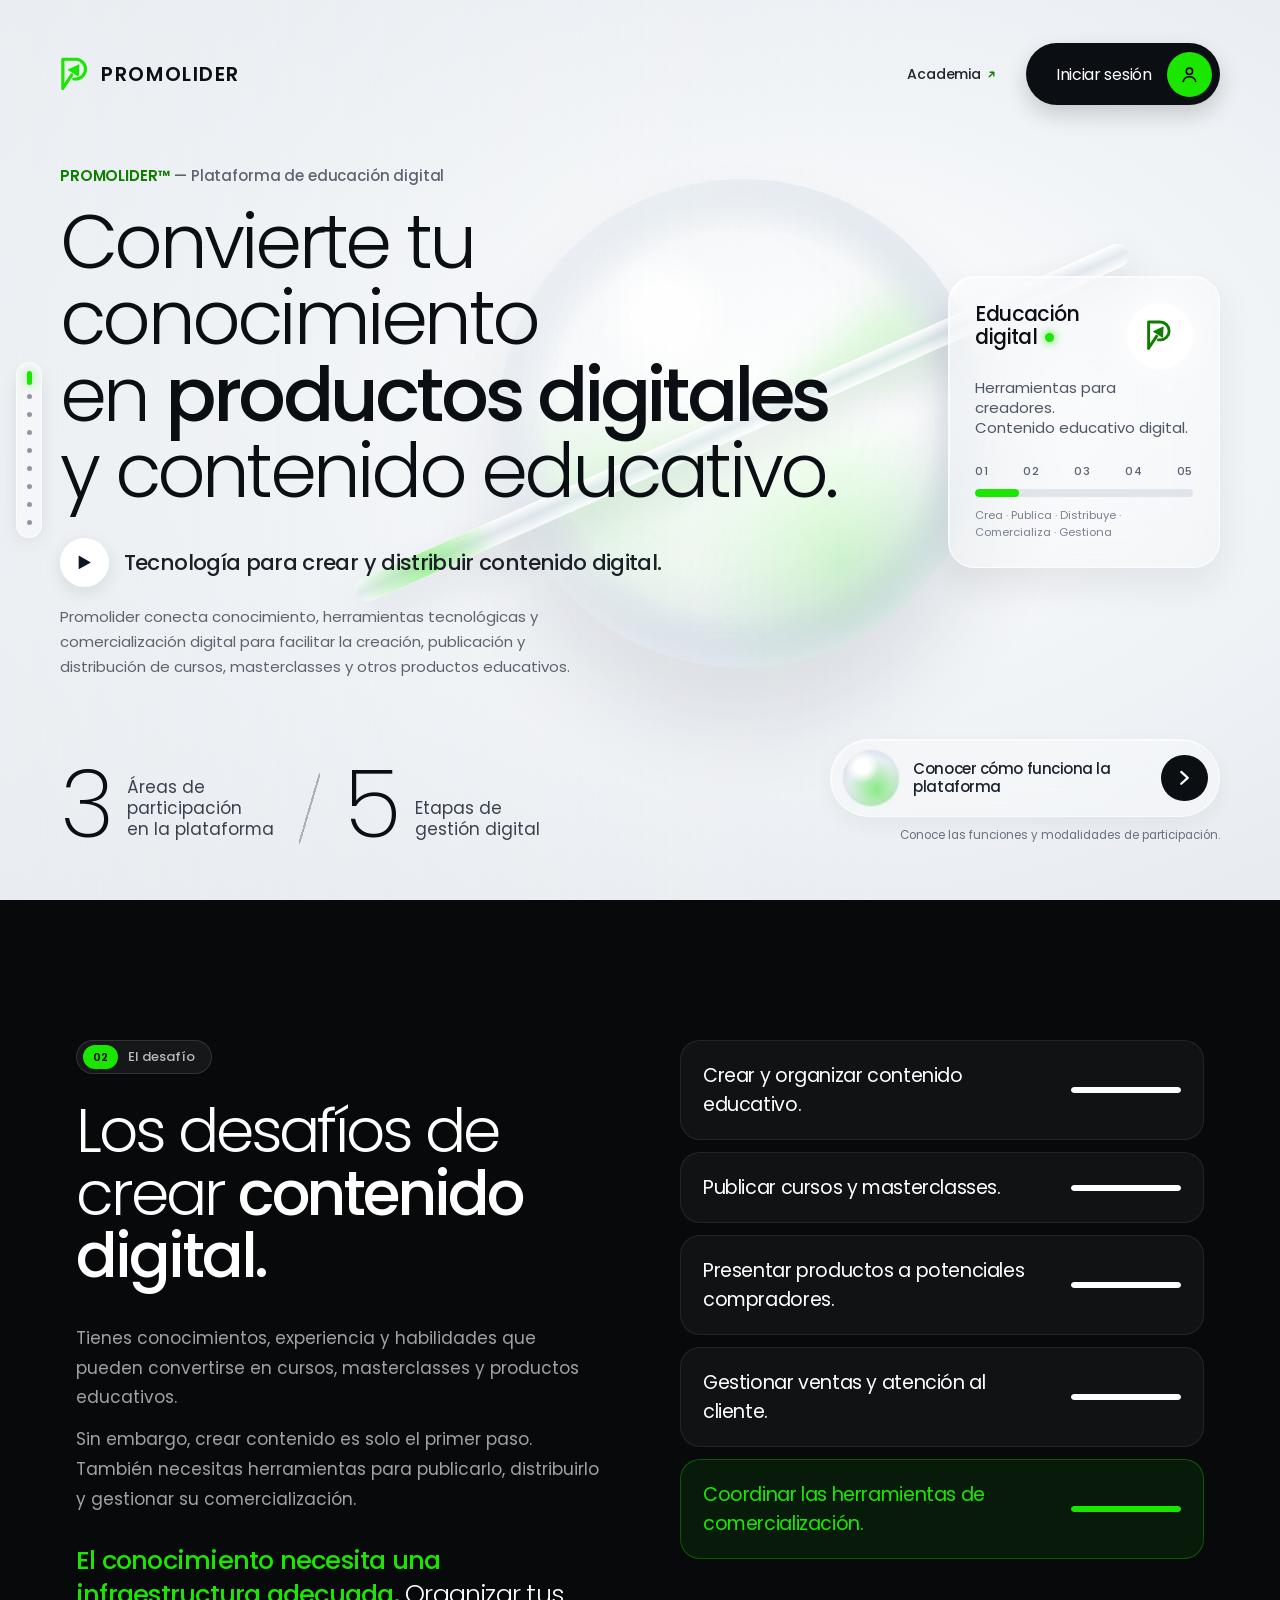
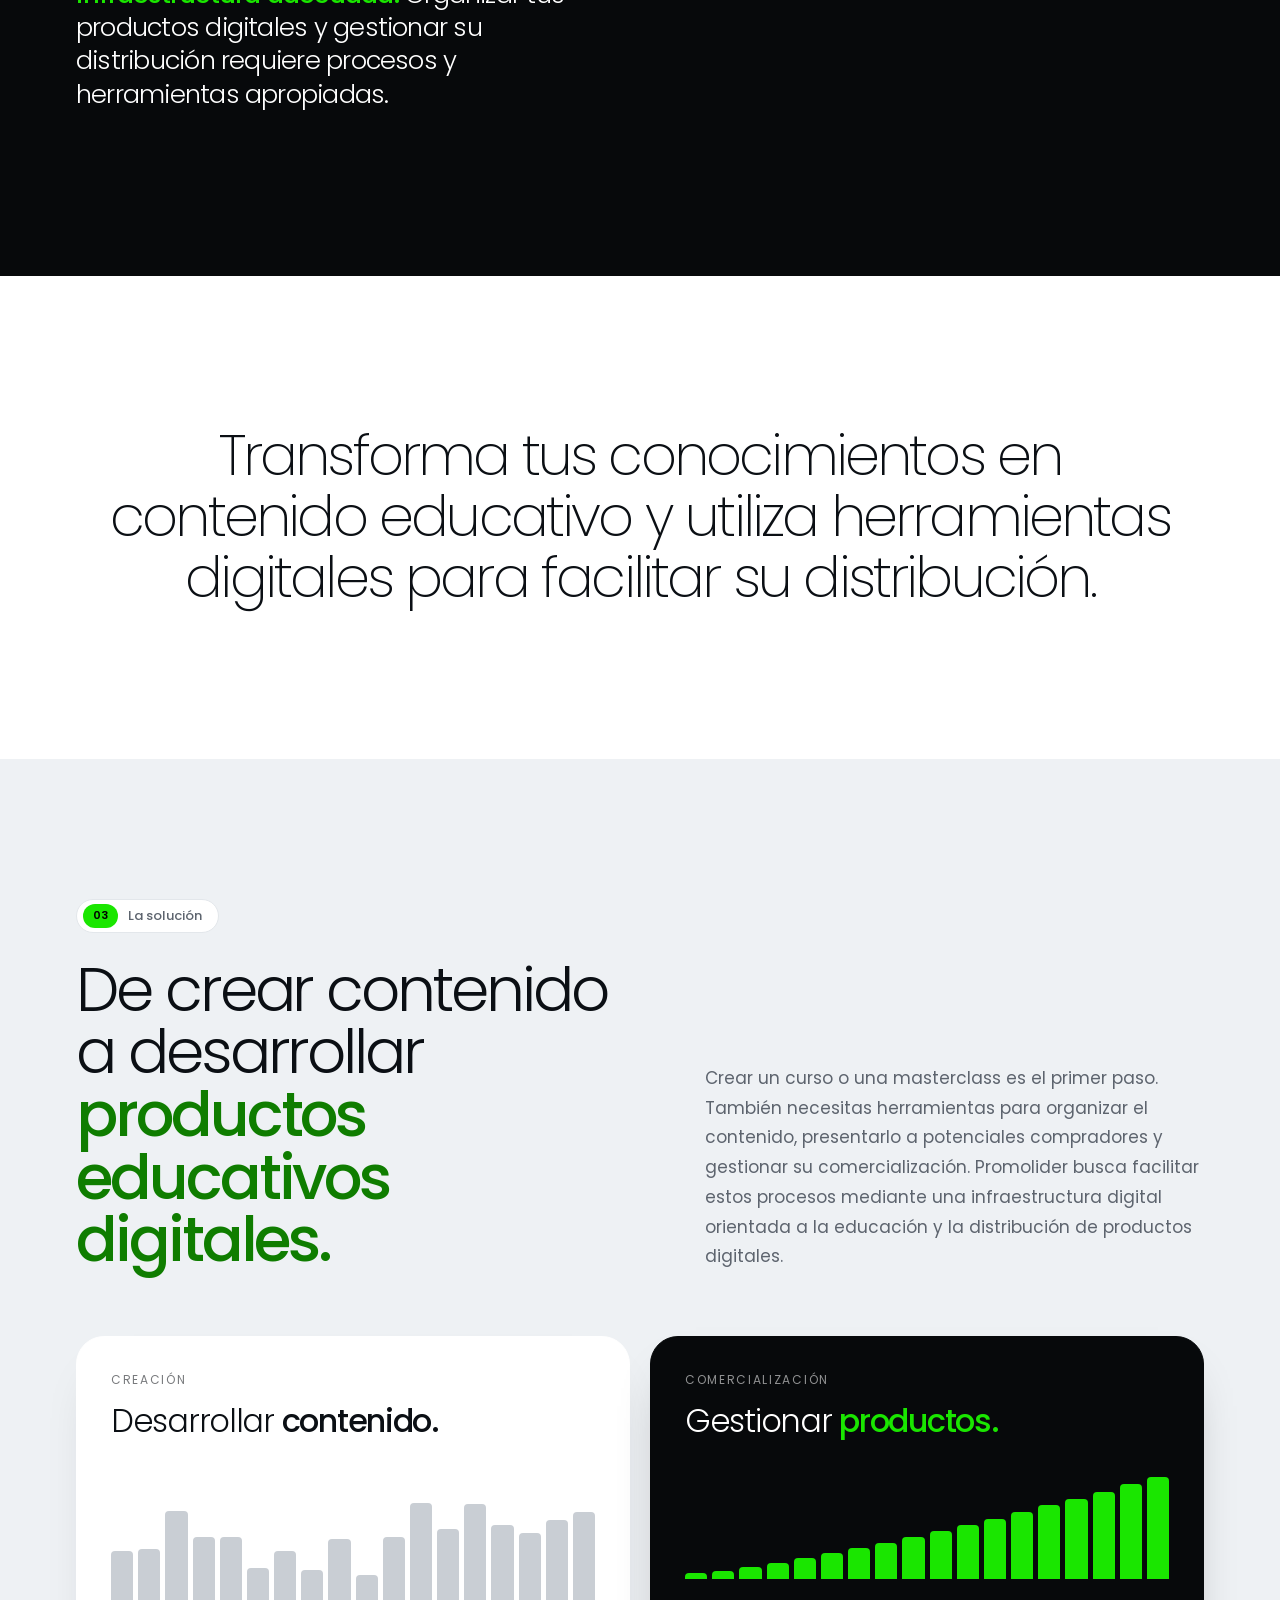
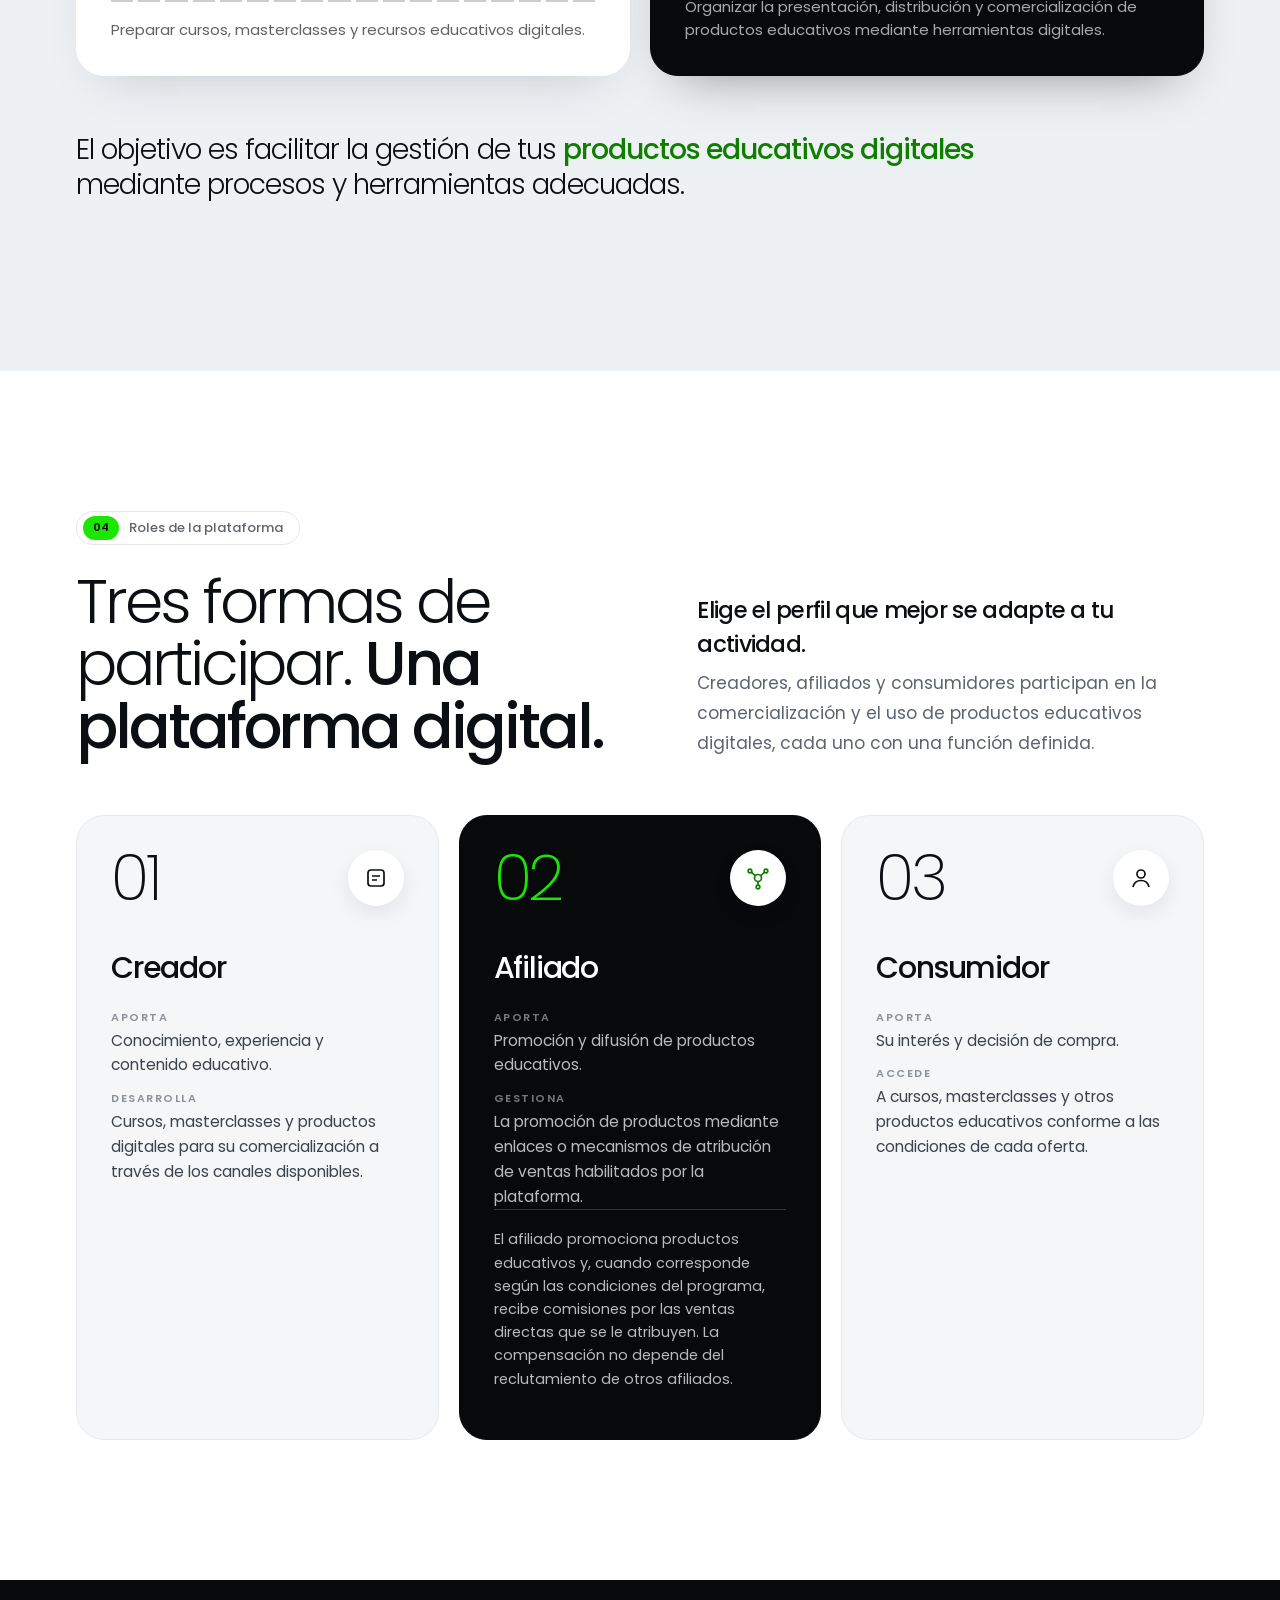
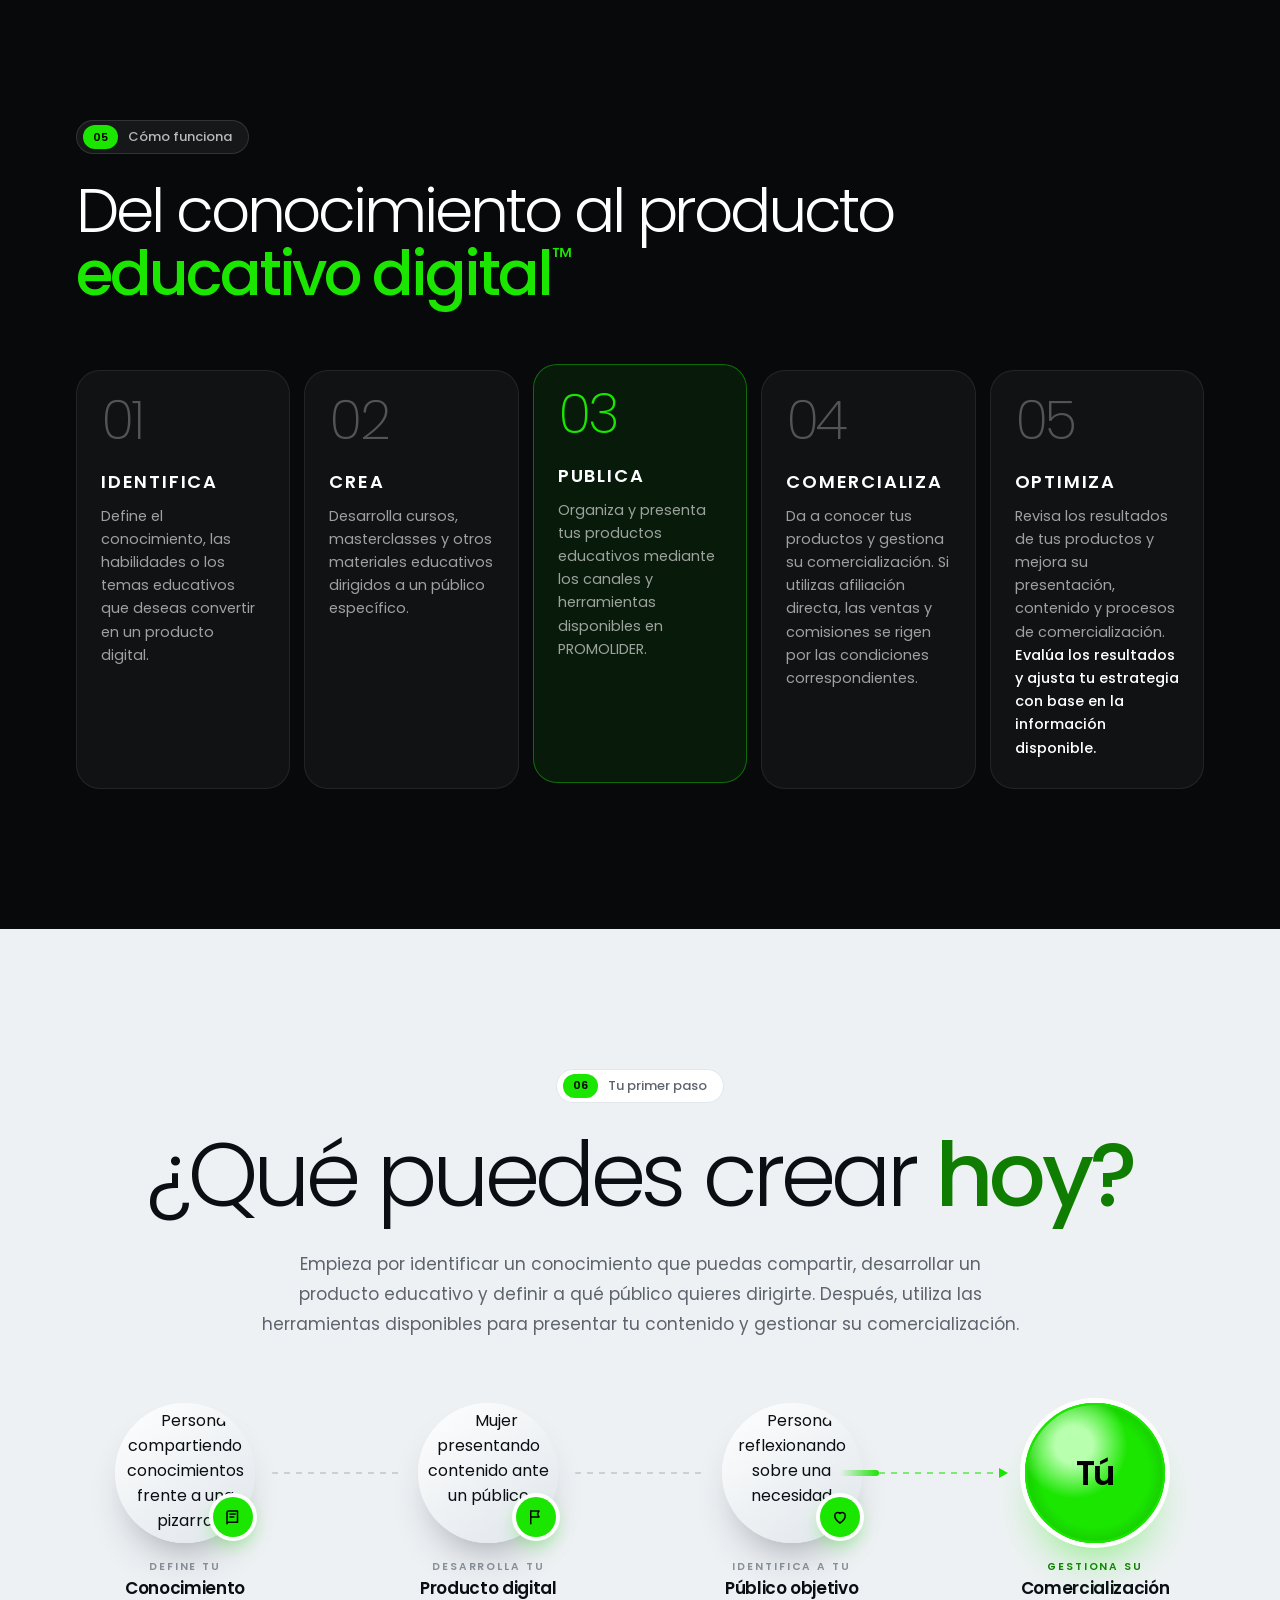
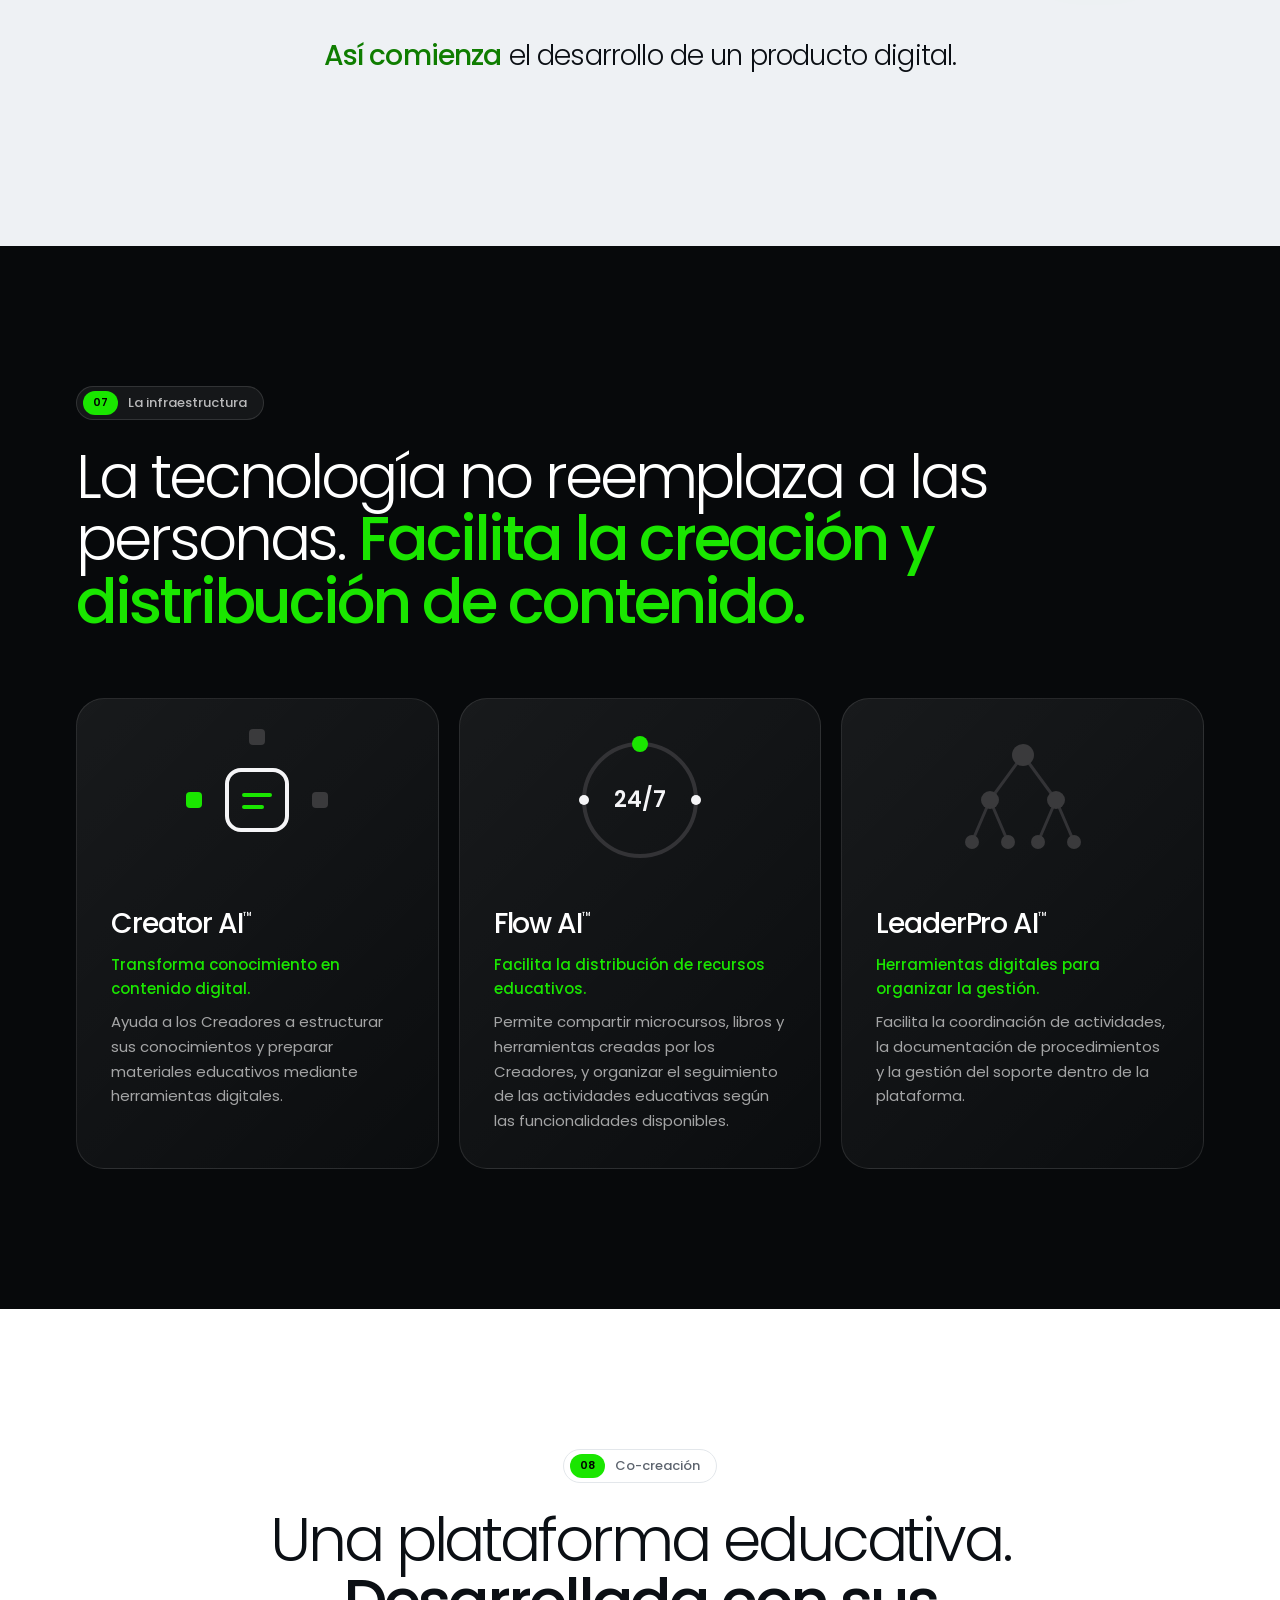
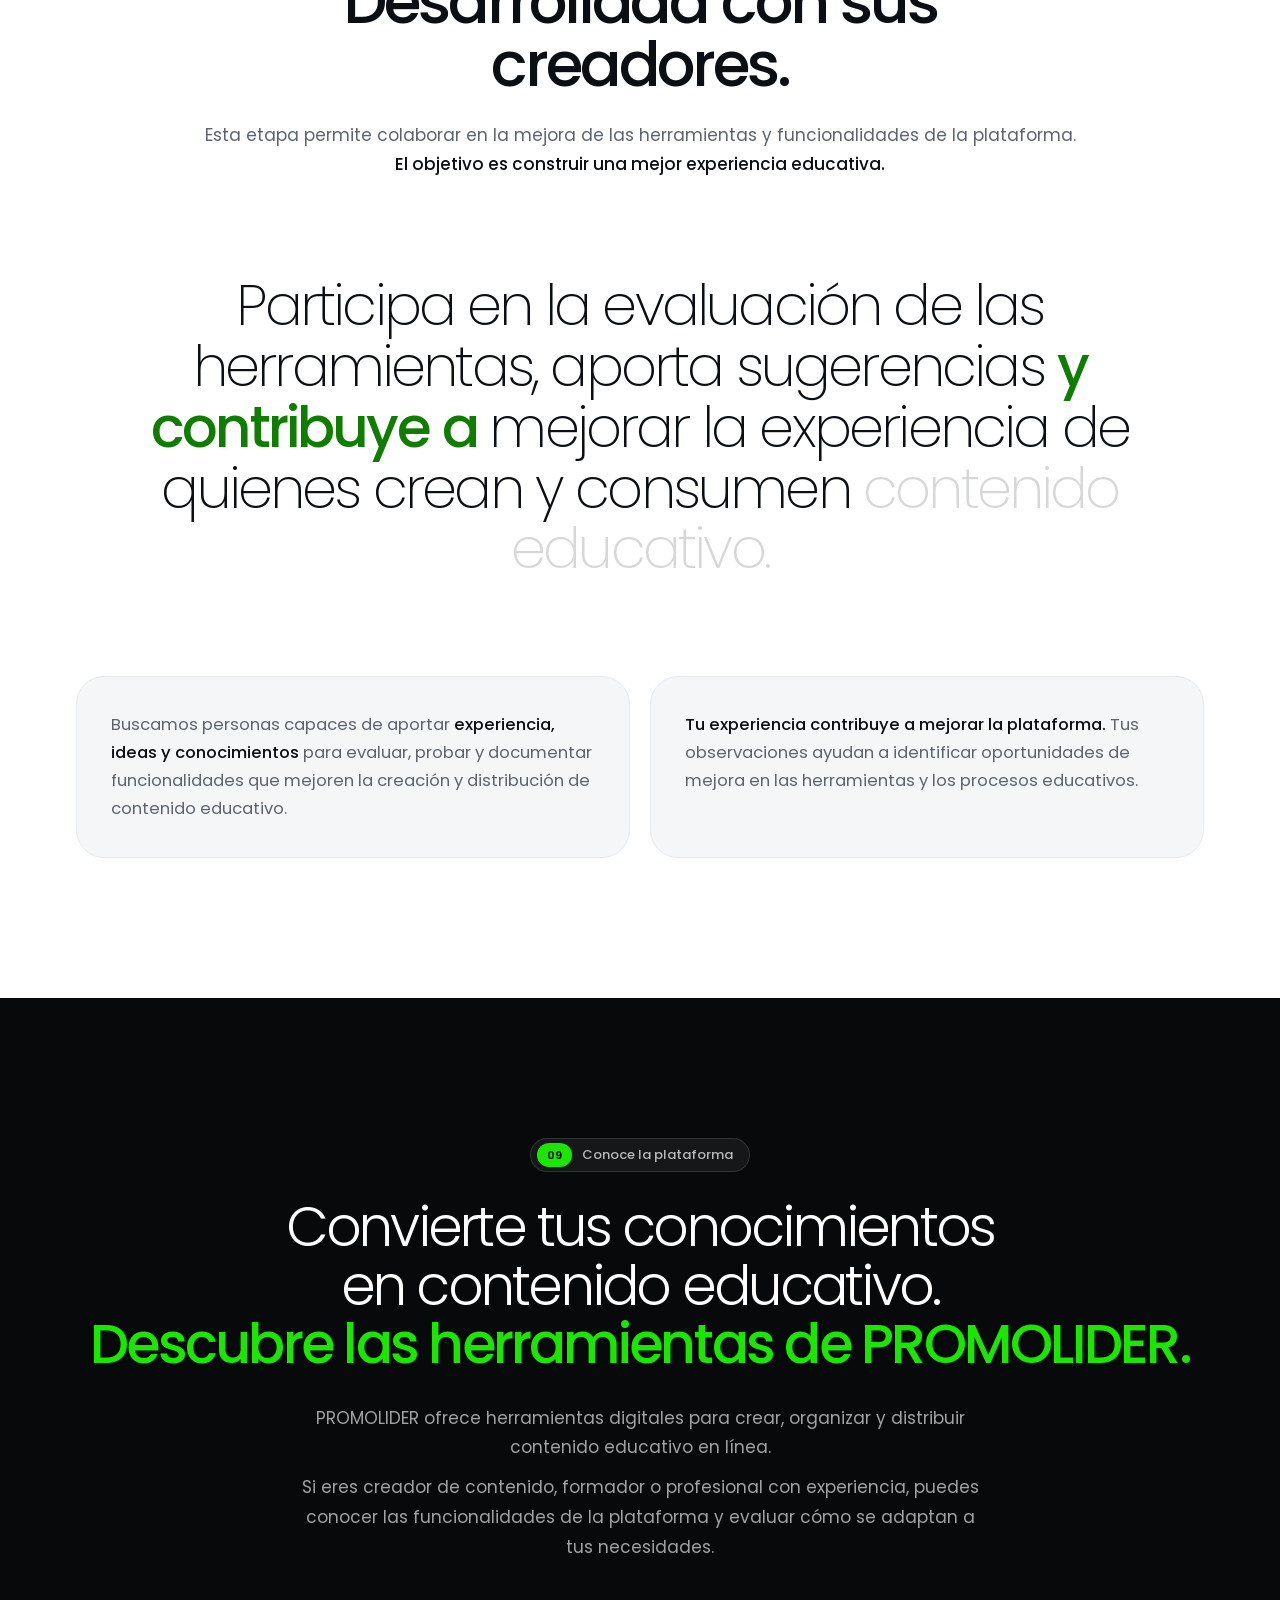
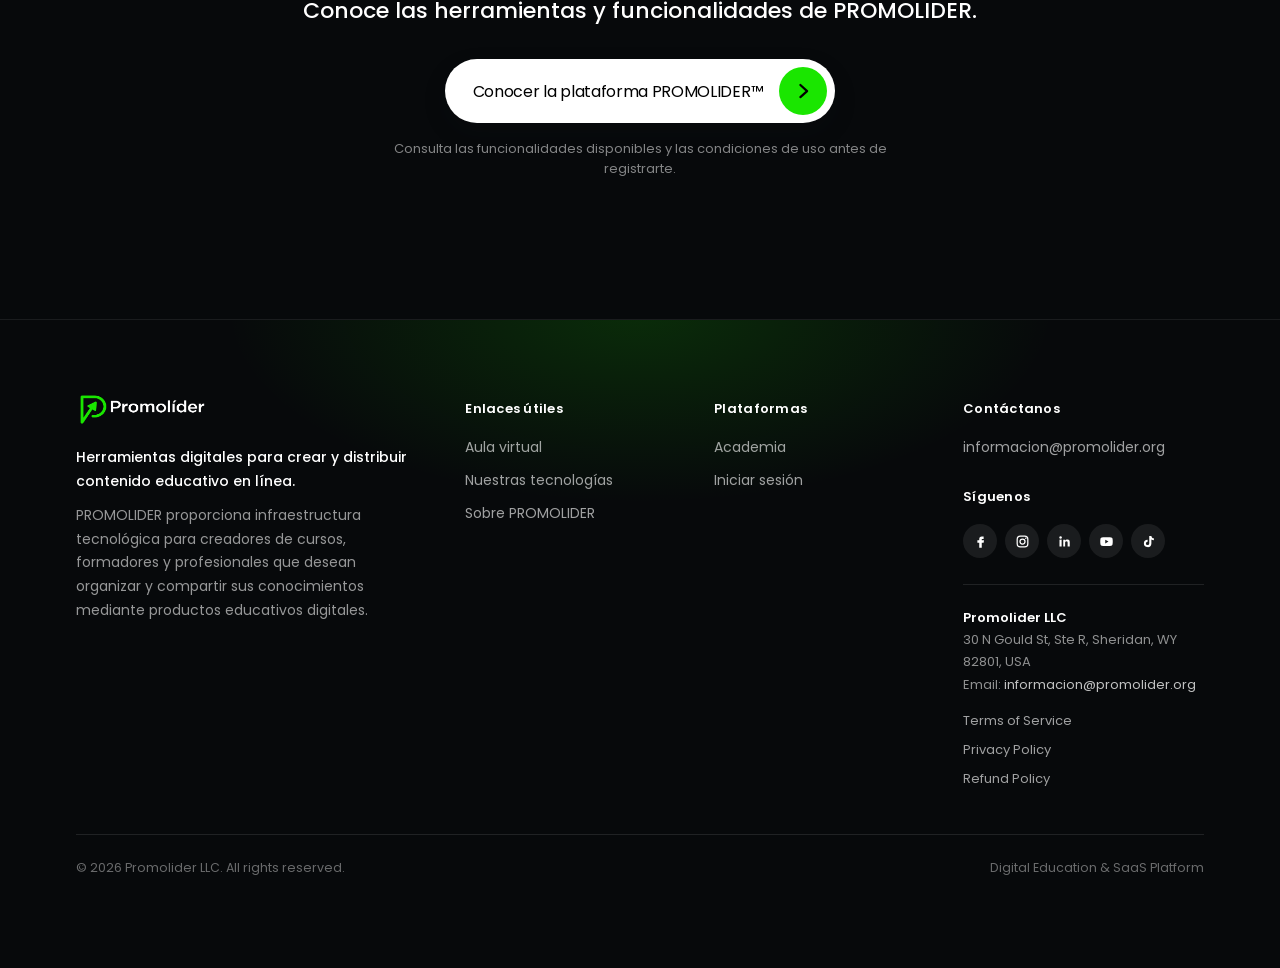
==== index.html @ 7b1666b1 "Landing Promolider" ====
<!doctype html>
<html lang="es">

<head>
  <meta charset="utf-8">
  <meta name="viewport" content="width=device-width, initial-scale=1, viewport-fit=cover">
  <meta name="theme-color" content="#EEF1F4">
  <title>PROMOLIDER™</title>
  <meta name="description"
    content="PROMOLIDER™ — Plataforma de educación digital. Herramientas para crear, publicar y distribuir contenido educativo.">
  <link rel="preconnect" href="https://fonts.googleapis.com">
  <link rel="preconnect" href="https://fonts.gstatic.com" crossorigin>
  <link href="https://fonts.googleapis.com/css2?family=Poppins:wght@200;300;400;500;600&display=swap" rel="stylesheet">
  <link rel="stylesheet" href="assets/motion.css">
  <script>if (!matchMedia('(prefers-reduced-motion: reduce)').matches) {document.documentElement.classList.add('intro'); setTimeout(() => document.documentElement.classList.remove('intro', 'intro-play'), 5000)}</script>
  <style>
    :root {
      --u: min(100vw / 1280, 100vh / 960);
      --ink: #0b0f14;
      --soft: #1b2027;
      --muted: #5d646e;
      --frame: #EEF1F4;
      --primary: #1AE600;
      --primary-ink: #0f7d00;
      --knob: #2c3a2c;
      --font: 'Poppins', system-ui, sans-serif;
      --ease: cubic-bezier(.16, 1, .3, 1);
    }

    @supports (height:100dvh) {
      :root {
        --u: min(100vw / 1280, 100dvh / 960)
      }
    }

    *,
    *::before,
    *::after {
      box-sizing: border-box
    }

    html {
      scroll-behavior: smooth;
      -webkit-text-size-adjust: 100%
    }

    body {
      margin: 0;
      background: var(--frame);
      color: var(--ink);
      font-family: var(--font);
      -webkit-font-smoothing: antialiased;
      overflow-x: hidden
    }

    img,
    svg,
    video {
      display: block;
      max-width: 100%
    }

    a {
      color: inherit;
      text-decoration: none
    }

    button {
      font-family: inherit
    }

    ::selection {
      background: var(--primary);
      color: #000
    }

    a:focus-visible,
    button:focus-visible {
      outline: 2px solid var(--primary-ink);
      outline-offset: 3px
    }

    .tm {
      font-size: .42em;
      vertical-align: 1.1em;
      font-weight: 400;
      margin-left: .04em
    }

    .fade {
      opacity: 0;
      transform: translateY(24px);
      transition: opacity .9s var(--ease), transform .9s var(--ease)
    }

    .fade.visible {
      opacity: 1;
      transform: none
    }

    .d1 {
      transition-delay: .12s
    }

    .d2 {
      transition-delay: .24s
    }

    .glass {
      background: rgba(255, 255, 255, .62);
      border: 1px solid rgba(255, 255, 255, .85);
      backdrop-filter: blur(28px);
      -webkit-backdrop-filter: blur(28px);
      box-shadow: 0 0 0 1px rgba(120, 135, 150, .16), 0 2px 10px rgba(20, 30, 40, .05)
    }

    .knob {
      display: grid;
      place-items: center;
      border-radius: 50%;
      background: var(--knob);
      color: #fff;
      flex: none
    }

    .knob svg {
      width: 42%;
      height: 42%
    }

    /* HERO */
    .hero {
      position: relative;
      height: 100vh;
      height: 100svh;
      min-height: 600px;
      overflow: hidden;
      isolation: isolate;
      background: var(--frame)
    }

    .hero .hero-video {
      z-index: 0;
      filter: saturate(.96)
    }

    .hero .tint {
      position: absolute;
      inset: 0;
      z-index: 1;
      pointer-events: none;
      background: linear-gradient(90deg, rgba(238, 241, 244, .55) 0%, rgba(238, 241, 244, .1) 45%, rgba(238, 241, 244, 0) 70%)
    }

    /* Respaldo: esfera de cristal atravesada por una lámina (CSS) */
    .crystal {
      position: absolute;
      inset: 0;
      z-index: 0;
      background: radial-gradient(ellipse at 60% 45%, #ffffff 0%, #f1f4f7 45%, #e3e8ee 100%);
      overflow: hidden
    }

    .crystal .orb {
      position: absolute;
      left: 58%;
      top: 47%;
      width: calc(520*var(--u));
      height: calc(520*var(--u));
      transform: translate(-50%, -50%);
      border-radius: 50%;
      background:
        radial-gradient(circle at 34% 28%, rgba(255, 255, 255, .95) 0 6%, rgba(255, 255, 255, 0) 14%),
        radial-gradient(circle at 70% 78%, rgba(26, 230, 0, .18) 0, rgba(26, 230, 0, 0) 30%),
        radial-gradient(circle at 50% 50%, rgba(255, 255, 255, .1) 55%, rgba(190, 205, 220, .55) 72%, rgba(255, 255, 255, .9) 76%, rgba(170, 185, 200, .35) 80%, rgba(255, 255, 255, 0) 82%);
      box-shadow: inset 0 0 calc(60*var(--u)) rgba(255, 255, 255, .9), inset calc(-30*var(--u)) calc(-40*var(--u)) calc(80*var(--u)) rgba(150, 170, 190, .35), 0 calc(60*var(--u)) calc(90*var(--u)) rgba(40, 60, 80, .12);
      animation: breathe 10s ease-in-out infinite
    }

    .crystal .caustic {
      position: absolute;
      inset: 8%;
      border-radius: 50%;
      background: conic-gradient(from 0deg, transparent 0 12%, rgba(26, 230, 0, .16) 16%, transparent 22%, rgba(255, 255, 255, .6) 40%, transparent 48%, rgba(26, 230, 0, .10) 70%, transparent 78%);
      filter: blur(calc(18*var(--u)));
      mix-blend-mode: multiply;
      animation: spin 18s linear infinite
    }

    .crystal .blade {
      position: absolute;
      left: 58%;
      top: 47%;
      width: calc(900*var(--u));
      height: calc(26*var(--u));
      transform: translate(-50%, -50%) rotate(-24deg);
      border-radius: calc(30*var(--u));
      background: linear-gradient(180deg, rgba(255, 255, 255, .95), rgba(210, 222, 232, .55) 50%, rgba(255, 255, 255, .85));
      box-shadow: 0 calc(18*var(--u)) calc(40*var(--u)) rgba(40, 60, 80, .12), inset 0 1px 0 #fff;
      backdrop-filter: blur(4px)
    }

    .crystal .shine {
      position: absolute;
      left: 58%;
      top: 47%;
      width: calc(900*var(--u));
      height: calc(26*var(--u));
      transform: translate(-50%, -50%) rotate(-24deg);
      border-radius: calc(30*var(--u));
      overflow: hidden
    }

    .crystal .shine::after {
      content: "";
      position: absolute;
      top: 0;
      bottom: 0;
      width: 18%;
      background: linear-gradient(90deg, transparent, rgba(26, 230, 0, .45), transparent);
      animation: sweep 5s ease-in-out infinite
    }

    @keyframes breathe {
      50% {
        transform: translate(-50%, -50%) scale(1.015)
      }
    }

    @keyframes spin {
      to {
        transform: rotate(360deg)
      }
    }

    @keyframes sweep {
      from {
        left: -20%
      }

      to {
        left: 110%
      }
    }

    .frame {
      position: absolute;
      inset: 0;
      z-index: 2;
      display: flex;
      flex-direction: column;
      justify-content: space-between;
      padding: calc(46*var(--u)) calc(64*var(--u)) calc(60*var(--u))
    }

    .top {
      display: flex;
      align-items: center;
      justify-content: space-between;
      gap: calc(20*var(--u))
    }

    .brand {
      display: flex;
      align-items: center;
      gap: calc(10*var(--u));
      font-size: max(calc(21*var(--u)), 15px);
      font-weight: 600;
      letter-spacing: .08em;
      color: var(--ink)
    }

    .brand svg {
      width: max(calc(34*var(--u)), 26px);
      height: auto;
      color: var(--primary)
    }

    .nav {
      display: flex;
      align-items: center;
      gap: calc(26*var(--u));
      height: max(calc(62*var(--u)), 48px);
      padding: 0 max(calc(30*var(--u)), 20px);
      border-radius: 999px
    }

    .nav a {
      display: flex;
      align-items: center;
      gap: calc(9*var(--u));
      font-size: max(calc(15*var(--u)), 13px);
      font-weight: 500;
      letter-spacing: -.02em;
      color: #20262e
    }

    .nav svg {
      width: max(calc(19*var(--u)), 15px);
      height: auto
    }

    .nav hr {
      width: 1.5px;
      height: calc(28*var(--u));
      margin: 0;
      border: 0;
      background: #cfd5dc
    }

    .cta {
      display: inline-flex;
      align-items: center;
      gap: calc(16*var(--u));
      height: max(calc(66*var(--u)), 50px);
      padding: 0 max(calc(9*var(--u)), 6px) 0 max(calc(32*var(--u)), 20px);
      border-radius: 999px;
      background: var(--ink);
      color: #fff;
      font-size: max(calc(17*var(--u)), 14px);
      letter-spacing: -.02em;
      box-shadow: 0 calc(10*var(--u)) calc(24*var(--u)) rgba(11, 15, 20, .18);
      transition: transform .35s var(--ease)
    }

    .top {
      position: relative
    }

    /* Barra lateral de secciones: discreta, 9 puntos, el activo se estira en verde */
    .rail {
      position: fixed;
      left: 16px;
      top: 50%;
      transform: translateY(-50%);
      z-index: 60;
      display: flex;
      flex-direction: column;
      gap: 4px;
      padding: 8px 5px;
      border-radius: 999px;
      background: rgba(255, 255, 255, .42);
      border: 1px solid rgba(255, 255, 255, .6);
      backdrop-filter: blur(14px);
      -webkit-backdrop-filter: blur(14px);
      box-shadow: 0 6px 20px -8px rgba(10, 20, 30, .25)
    }

    .rail a {
      position: relative;
      z-index: 1;
      display: grid;
      place-items: center;
      width: 14px;
      height: 14px
    }

    .rail a::before {
      content: "";
      width: 5px;
      height: 5px;
      border-radius: 50%;
      background: #8f979f;
      transition: background .3s, transform .3s
    }

    .rail a:hover::before {
      background: #20262e;
      transform: scale(1.3)
    }

    .rail a.on::before {
      background: transparent
    }

    .rail .tip {
      position: absolute;
      left: 24px;
      top: 50%;
      transform: translate(-4px, -50%);
      white-space: nowrap;
      padding: 5px 10px;
      border-radius: 999px;
      background: #0b0f14;
      color: #fff;
      font-size: 11.5px;
      font-weight: 500;
      letter-spacing: .01em;
      opacity: 0;
      pointer-events: none;
      transition: opacity .2s, transform .2s
    }

    .rail a:hover .tip,
    .rail a:focus-visible .tip {
      opacity: 1;
      transform: translate(0, -50%)
    }

    .rail .thumb {
      position: absolute;
      left: 50%;
      width: 5px;
      margin-left: -2.5px;
      top: 8px;
      height: 14px;
      border-radius: 999px;
      background: var(--primary);
      box-shadow: 0 0 10px rgba(26, 230, 0, .6);
      transition: top .5s var(--ease)
    }

    .rail .thumb {
      height: 14px
    }

    @media (min-width:1101px) and (max-width:1300px) {
      .container {
        padding-left: 56px
      }
    }

    @media (max-width:1100px),
    (max-height:420px) {
      .rail {
        display: none
      }
    }

    .actions {
      display: flex;
      align-items: center;
      gap: calc(10*var(--u))
    }

    .ext {
      display: flex;
      align-items: center;
      gap: 4px;
      margin-right: calc(6*var(--u))
    }

    .ext a {
      display: inline-flex;
      align-items: center;
      gap: 5px;
      height: 40px;
      padding: 0 14px;
      border-radius: 999px;
      font-size: max(calc(15*var(--u)), 13px);
      font-weight: 500;
      letter-spacing: -.01em;
      color: #20262e;
      transition: background .25s, color .25s
    }

    .ext a svg {
      width: 11px;
      height: 11px;
      color: #0f7d00;
      transition: transform .25s
    }

    .ext a:hover {
      background: rgba(255, 255, 255, .75)
    }

    .ext a:hover svg {
      transform: translate(1px, -1px)
    }

    .burger {
      display: none;
      flex-direction: column;
      justify-content: center;
      align-items: center;
      gap: 6px;
      width: 50px;
      height: 50px;
      border-radius: 50%;
      border: 1px solid rgba(255, 255, 255, .85);
      background: rgba(255, 255, 255, .7);
      backdrop-filter: blur(20px);
      -webkit-backdrop-filter: blur(20px);
      cursor: pointer;
      padding: 0
    }

    .burger i {
      display: block;
      width: 18px;
      height: 1.8px;
      border-radius: 2px;
      background: #20262e;
      transition: transform .3s
    }

    .burger[aria-expanded="true"] i:first-child {
      transform: translateY(3.9px) rotate(45deg)
    }

    .burger[aria-expanded="true"] i:last-child {
      transform: translateY(-3.9px) rotate(-45deg)
    }

    .mmenu {
      display: none;
      position: absolute;
      top: calc(100% + 12px);
      right: 0;
      z-index: 20;
      width: min(300px, calc(100vw - 44px));
      padding: 12px;
      border-radius: 24px;
      flex-direction: column
    }

    .mmenu a {
      padding: 12px 14px;
      border-radius: 14px;
      font-size: 16px;
      font-weight: 500;
      color: #20262e
    }

    .mmenu a:hover {
      background: rgba(255, 255, 255, .7)
    }

    .mmenu a[target] {
      color: #0f7d00
    }

    .mmenu hr {
      border: 0;
      height: 1px;
      background: #d7dde3;
      margin: 6px 8px
    }

    .mmenu.open {
      display: flex
    }

    .cta .knob {
      width: max(calc(48*var(--u)), 36px);
      height: max(calc(48*var(--u)), 36px);
      background: var(--primary);
      color: #000
    }

    .cta:hover {
      transform: translateY(-2px)
    }

    .mid {
      display: grid;
      grid-template-columns: 1fr auto;
      align-items: center;
      gap: calc(40*var(--u))
    }

    .eyebrow {
      font-size: max(calc(16*var(--u)), 13px);
      font-weight: 500;
      letter-spacing: -.01em;
      color: var(--muted);
      margin: 0 0 calc(18*var(--u))
    }

    .eyebrow b {
      color: var(--primary-ink);
      font-weight: 600
    }

    .hero h1 {
      margin: 0;
      font-size: max(calc(80*var(--u)), 34px);
      font-weight: 300;
      line-height: 1.02;
      letter-spacing: -.05em;
      color: var(--ink)
    }

    .hero h1 strong {
      font-weight: 500
    }

    .tagrow {
      display: flex;
      align-items: center;
      gap: calc(16*var(--u));
      margin-top: calc(30*var(--u))
    }

    .play {
      display: grid;
      place-items: center;
      width: max(calc(52*var(--u)), 40px);
      height: max(calc(52*var(--u)), 40px);
      border-radius: 50%;
      background: #fff;
      box-shadow: 0 calc(6*var(--u)) calc(18*var(--u)) rgba(20, 30, 40, .1);
      flex: none
    }

    .play svg {
      width: 32%;
      height: auto
    }

    .tag {
      font-size: max(calc(23*var(--u)), 17px);
      font-weight: 500;
      letter-spacing: -.03em;
      color: var(--soft)
    }

    .lead {
      max-width: calc(560*var(--u));
      min-width: 0;
      margin: calc(20*var(--u)) 0 0;
      font-size: max(calc(16*var(--u)), 14px);
      line-height: 1.65;
      color: var(--muted)
    }

    .panel {
      position: relative;
      width: max(calc(290*var(--u)), 240px);
      border-radius: calc(28*var(--u));
      padding: max(calc(28*var(--u)), 20px);
      background: linear-gradient(135deg, rgba(255, 255, 255, .55), rgba(255, 255, 255, .18));
      border: 1px solid rgba(255, 255, 255, .7);
      backdrop-filter: blur(34px) saturate(112%);
      -webkit-backdrop-filter: blur(34px) saturate(112%);
      box-shadow: inset 1px 1px 0 rgba(255, 255, 255, .6), 0 calc(18*var(--u)) calc(40*var(--u)) rgba(20, 30, 40, .08)
    }

    .panel .row1 {
      display: flex;
      align-items: flex-start;
      justify-content: space-between
    }

    .panel .p-title {
      font-size: max(calc(22*var(--u)), 17px);
      font-weight: 500;
      letter-spacing: -.03em;
      line-height: 1.1
    }

    .panel .dot {
      display: inline-block;
      width: 9px;
      height: 9px;
      border-radius: 50%;
      background: var(--primary);
      margin-left: 8px;
      vertical-align: 2px;
      box-shadow: 0 0 10px var(--primary)
    }

    .panel .seal {
      width: max(calc(70*var(--u)), 54px);
      height: max(calc(70*var(--u)), 54px);
      border-radius: 50%;
      background: rgba(255, 255, 255, .92);
      display: grid;
      place-items: center;
      box-shadow: 0 0 calc(26*var(--u)) calc(8*var(--u)) rgba(255, 255, 255, .5)
    }

    .panel .seal svg {
      width: 44%;
      height: auto;
      color: var(--primary-ink)
    }

    .panel .p-sub {
      margin: calc(10*var(--u)) 0 calc(26*var(--u));
      font-size: max(calc(16*var(--u)), 13px);
      line-height: 1.35;
      color: #4e5663
    }

    .panel .scale {
      display: flex;
      justify-content: space-between;
      font-size: max(calc(12*var(--u)), 10.5px);
      font-weight: 500;
      letter-spacing: .02em;
      color: #5a6370
    }

    .panel .track {
      margin-top: calc(10*var(--u));
      height: 8px;
      border-radius: 999px;
      background: #dfe5ea;
      overflow: hidden
    }

    .panel .track i {
      display: block;
      height: 100%;
      width: 20%;
      border-radius: 999px;
      background: var(--primary);
      transform-origin: left;
      animation: fill 6s var(--ease) infinite
    }

    @keyframes fill {
      0% {
        width: 20%
      }

      20% {
        width: 40%
      }

      40% {
        width: 60%
      }

      60% {
        width: 80%
      }

      80%,
      95% {
        width: 100%
      }

      100% {
        width: 20%
      }
    }

    .panel .cap {
      margin: calc(10*var(--u)) 0 0;
      font-size: max(calc(12*var(--u)), 10.5px);
      color: #7a828d
    }

    .bottom {
      display: flex;
      align-items: flex-end;
      justify-content: space-between;
      gap: calc(30*var(--u));
      flex-wrap: wrap
    }

    .stats {
      display: flex;
      align-items: flex-end;
      gap: calc(26*var(--u))
    }

    .stat {
      display: flex;
      align-items: flex-end;
      gap: calc(18*var(--u))
    }

    .num {
      font-size: max(calc(100*var(--u)), 56px);
      font-weight: 200;
      line-height: .82;
      letter-spacing: -.04em
    }

    .lbl {
      font-size: max(calc(18*var(--u)), 13px);
      line-height: 1.25;
      color: #3a424d;
      padding-bottom: calc(4*var(--u))
    }

    .slash {
      width: calc(23*var(--u));
      height: max(calc(75*var(--u)), 48px);
      background: linear-gradient(to top left, transparent calc(50% - 1px), #a8b2bd calc(50% - 1px), #a8b2bd calc(50% + 1px), transparent calc(50% + 1px))
    }

    .meet {
      display: flex;
      align-items: center;
      gap: calc(14*var(--u));
      height: max(calc(84*var(--u)), 62px);
      padding: 0 max(calc(12*var(--u)), 8px);
      border-radius: 999px;
      background: rgba(255, 255, 255, .34);
      border: 1px solid rgba(255, 255, 255, .65);
      backdrop-filter: blur(34px);
      -webkit-backdrop-filter: blur(34px);
      box-shadow: inset 1px 1px 0 rgba(255, 255, 255, .5), 0 calc(8*var(--u)) calc(22*var(--u)) rgba(20, 30, 40, .05);
      transition: transform .35s var(--ease)
    }

    .meet:hover {
      transform: translateY(-2px)
    }

    .meet .thumb {
      width: max(calc(62*var(--u)), 46px);
      height: max(calc(62*var(--u)), 46px);
      border-radius: 50%;
      flex: none;
      background: radial-gradient(circle at 35% 30%, #fff 0 12%, rgba(255, 255, 255, 0) 30%), radial-gradient(circle at 60% 70%, rgba(26, 230, 0, .45), transparent 55%), radial-gradient(circle, #e8eef3 50%, #c9d3dc 100%);
      box-shadow: inset 0 0 0 1px rgba(255, 255, 255, .6)
    }

    .meet b {
      font-size: max(calc(16*var(--u)), 13.5px);
      font-weight: 500;
      letter-spacing: -.03em;
      color: #1c232c;
      max-width: calc(250*var(--u));
      line-height: 1.2
    }

    .meet .knob {
      width: max(calc(50*var(--u)), 38px);
      height: max(calc(50*var(--u)), 38px);
      background: var(--ink)
    }

    .micro {
      margin: calc(10*var(--u)) 0 0;
      font-size: max(calc(12.5*var(--u)), 11px);
      color: #6c7480;
      text-align: right
    }

    /* SECCIONES (negro / blanco) */
    .sec {
      position: relative;
      padding: 140px 0;
      overflow-x: clip
    }

    .dark {
      background: #07090b;
      color: #fff
    }

    .light {
      background: #fff;
      color: var(--ink)
    }

    .pale {
      background: var(--frame);
      color: var(--ink)
    }

    .container {
      width: 100%;
      max-width: 1200px;
      margin: 0 auto;
      padding: 0 36px
    }

    .center {
      text-align: center
    }

    .kick {
      display: inline-flex;
      align-items: center;
      gap: 10px;
      height: 34px;
      padding: 0 16px 0 6px;
      border-radius: 999px;
      font-size: 13px;
      font-weight: 500;
      margin-bottom: 26px
    }

    .kick b {
      display: grid;
      place-items: center;
      height: 24px;
      padding: 0 10px;
      border-radius: 999px;
      background: var(--primary);
      color: #000;
      font-size: 11px;
      font-weight: 600
    }

    .light .kick,
    .pale .kick {
      background: #fff;
      border: 1px solid #e3e7eb;
      color: var(--muted)
    }

    .dark .kick {
      background: rgba(255, 255, 255, .06);
      border: 1px solid rgba(255, 255, 255, .12);
      color: rgba(255, 255, 255, .7)
    }

    .T {
      font-size: clamp(36px, 4.8vw, 70px);
      font-weight: 300;
      line-height: 1.02;
      letter-spacing: -.05em;
      margin: 0
    }

    .T strong {
      font-weight: 500
    }

    .T .g {
      color: var(--primary-ink);
      font-weight: 500
    }

    .dark .T .g {
      color: var(--primary)
    }

    .P {
      font-size: 17px;
      line-height: 1.75;
      margin: 0
    }

    .light .P,
    .pale .P {
      color: var(--muted)
    }

    .dark .P {
      color: rgba(255, 255, 255, .62)
    }

    .P b {
      font-weight: 500
    }

    .light .P b,
    .pale .P b {
      color: var(--ink)
    }

    .dark .P b {
      color: #fff
    }

    .gcard {
      border-radius: 28px;
      padding: 34px
    }

    .dark .gcard {
      background: linear-gradient(135deg, rgba(255, 255, 255, .07), rgba(255, 255, 255, .02));
      border: 1px solid rgba(255, 255, 255, .1)
    }

    .light .gcard {
      background: #f4f6f8;
      border: 1px solid #e6eaee
    }

    .pale .gcard {
      background: rgba(255, 255, 255, .7);
      border: 1px solid #fff;
      box-shadow: 0 20px 40px -24px rgba(20, 30, 40, .18)
    }

    /* 02 reflejo (negro) */
    .reflejo .grid {
      display: grid;
      grid-template-columns: 1fr 1fr;
      gap: 80px;
      align-items: start
    }

    .reflejo .P+.P {
      margin-top: 12px
    }

    .reflejo .truth {
      margin-top: 30px;
      font-size: clamp(22px, 2vw, 28px);
      font-weight: 300;
      letter-spacing: -.03em;
      line-height: 1.3
    }

    .reflejo .truth strong {
      font-weight: 500;
      color: var(--primary)
    }

    .load {
      display: grid;
      gap: 12px
    }

    .load .it {
      display: flex;
      align-items: center;
      justify-content: space-between;
      gap: 16px;
      padding: 20px 22px;
      border-radius: 20px;
      background: rgba(255, 255, 255, .04);
      border: 1px solid rgba(255, 255, 255, .08);
      font-size: clamp(17px, 1.5vw, 20px);
      font-weight: 400;
      letter-spacing: -.02em
    }

    .load .it i {
      flex: none;
      width: 110px;
      height: 6px;
      border-radius: 999px;
      background: rgba(255, 255, 255, .1);
      overflow: hidden
    }

    .load .it i::after {
      content: "";
      display: block;
      height: 100%;
      width: 0;
      background: #fff;
      border-radius: 999px;
      transition: width 1.3s var(--ease)
    }

    .load.visible .it i::after {
      width: 100%
    }

    .load .it.last {
      background: rgba(26, 230, 0, .08);
      border-color: rgba(26, 230, 0, .3);
      color: var(--primary)
    }

    .load .it.last i::after {
      background: var(--primary)
    }

    .quote {
      padding: 150px 0
    }

    .quote p {
      max-width: 1060px;
      margin: 0 auto;
      font-size: clamp(32px, 4.4vw, 64px);
      font-weight: 200;
      line-height: 1.08;
      letter-spacing: -.05em
    }

    .quote p strong {
      font-weight: 500;
      text-decoration: line-through;
      text-decoration-color: var(--primary);
      text-decoration-thickness: 4px
    }

    /* 03 cambio (claro) */
    .cambio .head {
      display: grid;
      grid-template-columns: 1.1fr 1fr;
      gap: 80px;
      align-items: end;
      margin-bottom: 64px
    }

    /* Tarjetas (blanca + negra) con gráficas de barras */
    .pair {
      display: grid;
      grid-template-columns: 1fr 1fr;
      gap: 20px
    }

    .pair .gcard {
      min-height: 340px;
      display: flex;
      flex-direction: column
    }

    .pair .w {
      background: #fff;
      border: 1px solid #fff;
      box-shadow: 0 24px 50px -28px rgba(20, 30, 40, .22)
    }

    .pair .b {
      background: #07090b;
      color: #fff;
      border-color: #07090b;
      box-shadow: 0 24px 50px -28px rgba(0, 0, 0, .45)
    }

    .pair small {
      font-size: 12px;
      letter-spacing: .14em;
      text-transform: uppercase;
      opacity: .55
    }

    .pair h3 {
      margin: 8px 0 0;
      font-size: 32px;
      font-weight: 300;
      letter-spacing: -.04em
    }

    .pair h3 strong {
      font-weight: 500
    }

    .pair .b h3 strong {
      color: var(--primary)
    }

    .pair .meter {
      margin-top: auto;
      padding-top: 28px;
      display: flex;
      gap: 5px;
      height: 130px;
      align-items: flex-end
    }

    .pair .meter i {
      flex: 1;
      border-radius: 4px 4px 0 0
    }

    .pair .w .meter i {
      background: #c9ced4;
      animation: blip 3s var(--ease) infinite;
      transform-origin: bottom;
      height: var(--h)
    }

    @keyframes blip {

      0%,
      100% {
        transform: scaleY(.05)
      }

      30%,
      50% {
        transform: scaleY(1)
      }
    }

    .pair .b .meter i {
      background: var(--primary);
      height: 0;
      transition: height 1s var(--ease)
    }

    .pair.visible .b .meter i {
      height: var(--h)
    }

    .pair p {
      margin: 16px 0 0;
      font-size: 15px;
      opacity: .65
    }

    .cambio .closing {
      margin-top: 56px;
      font-size: clamp(22px, 2.2vw, 32px);
      font-weight: 300;
      letter-spacing: -.035em;
      max-width: 900px;
      line-height: 1.25
    }

    .cambio .closing strong {
      font-weight: 500;
      color: var(--primary-ink)
    }

    /* 04 roles (pálido, vidrio claro) */
    .roles .head {
      display: grid;
      grid-template-columns: 1.1fr 1fr;
      gap: 64px;
      align-items: end;
      margin-bottom: 56px
    }

    .roles .sub {
      font-size: clamp(20px, 1.8vw, 25px);
      font-weight: 500;
      letter-spacing: -.03em;
      margin: 0 0 8px
    }

    .cards {
      display: grid;
      grid-template-columns: repeat(3, 1fr);
      gap: 20px
    }

    .role {
      display: flex;
      flex-direction: column;
      min-height: 400px
    }

    .role .top2 {
      display: flex;
      justify-content: space-between;
      align-items: center;
      margin-bottom: 40px
    }

    .role .n {
      font-size: 64px;
      font-weight: 200;
      letter-spacing: -.05em;
      line-height: .8
    }

    .role .ico {
      width: 56px;
      height: 56px;
      border-radius: 50%;
      background: #fff;
      display: grid;
      place-items: center;
      box-shadow: 0 8px 20px rgba(20, 30, 40, .08)
    }

    .role .ico svg {
      width: 24px;
      height: 24px
    }

    .role h3 {
      margin: 0 0 18px;
      font-size: 30px;
      font-weight: 500;
      letter-spacing: -.04em
    }

    .role dl {
      margin: 0;
      display: grid;
      gap: 12px
    }

    .role dt {
      font-size: 11px;
      font-weight: 600;
      letter-spacing: .14em;
      text-transform: uppercase;
      color: #8a929c
    }

    .role dd {
      margin: 3px 0 0;
      font-size: 15.5px;
      line-height: 1.6;
      color: #3b434d
    }

    .role .def {
      margin-top: auto;
      padding-top: 18px;
      border-top: 1px solid rgba(255, 255, 255, .18);
      font-size: 14.5px;
      line-height: 1.6
    }

    .role.feat {
      background: #07090b;
      color: #fff;
      border-color: #07090b
    }

    .role.feat .n {
      color: var(--primary)
    }

    .role.feat dd,
    .role.feat .def {
      color: rgba(255, 255, 255, .72)
    }

    .role.feat dt {
      color: rgba(255, 255, 255, .45)
    }

    /* 05 cómo (negro) */
    .como .head {
      max-width: 980px;
      margin-bottom: 64px
    }

    .flow {
      display: grid;
      grid-template-columns: repeat(5, 1fr);
      gap: 14px
    }

    .fstep {
      border-radius: 24px;
      padding: 28px 24px;
      min-height: 300px;
      display: flex;
      flex-direction: column;
      background: rgba(255, 255, 255, .04);
      border: 1px solid rgba(255, 255, 255, .08);
      transition: background .5s, border-color .5s, transform .5s var(--ease)
    }

    .fstep .k {
      font-size: 54px;
      font-weight: 200;
      letter-spacing: -.05em;
      line-height: .8;
      color: rgba(255, 255, 255, .28);
      transition: color .5s
    }

    .fstep h3 {
      margin: 26px 0 10px;
      font-size: 18px;
      font-weight: 600;
      letter-spacing: .1em;
      text-transform: uppercase
    }

    .fstep p {
      margin: 0;
      font-size: 14.5px;
      line-height: 1.6;
      color: rgba(255, 255, 255, .6)
    }

    .fstep p b {
      color: #fff;
      font-weight: 500
    }

    .fstep.on {
      background: rgba(26, 230, 0, .08);
      border-color: rgba(26, 230, 0, .4);
      transform: translateY(-6px)
    }

    .fstep.on .k {
      color: var(--primary)
    }

    /* 06 primer paso (claro) */
    .paso .T {
      font-size: clamp(48px, 7vw, 110px)
    }

    .paso .P {
      max-width: 760px;
      margin: 30px auto 0
    }

    /* Tu primer paso: cadena horizontal con fotos reales que llega a "Tú" */
    .chain {
      list-style: none;
      margin: 64px auto 0;
      padding: 0;
      max-width: 1080px;
      display: flex;
      align-items: flex-start;
      justify-content: center
    }

    .node {
      flex: none;
      display: flex;
      flex-direction: column;
      align-items: center;
      width: 170px
    }

    .node .pic {
      position: relative;
      width: 140px;
      height: 140px;
      border-radius: 50%;
      padding: 5px;
      background: linear-gradient(145deg, #ffffff, #dfe5ea);
      box-shadow: 0 24px 44px -22px rgba(20, 30, 40, .45);
      transition: transform .5s var(--ease)
    }

    .node:hover .pic {
      transform: translateY(-6px)
    }

    .node .pic img {
      width: 100%;
      height: 100%;
      border-radius: 50%;
      object-fit: cover;
      display: block;
      filter: saturate(.95)
    }

    .node .badge {
      position: absolute;
      right: 2px;
      bottom: 6px;
      width: 40px;
      height: 40px;
      border-radius: 50%;
      background: var(--primary);
      display: grid;
      place-items: center;
      box-shadow: 0 0 0 4px #fff, 0 8px 18px rgba(26, 230, 0, .35)
    }

    .node .badge svg {
      width: 18px;
      height: 18px
    }

    .node .cap {
      margin: 18px 0 0;
      font-size: 17px;
      font-weight: 600;
      letter-spacing: -.02em;
      color: var(--ink);
      line-height: 1.2;
      text-align: center
    }

    .node .cap small {
      display: block;
      font-size: 10.5px;
      font-weight: 600;
      letter-spacing: .18em;
      text-transform: uppercase;
      color: #8a929c;
      margin-bottom: 4px
    }

    .link {
      flex: 1;
      min-width: 30px;
      height: 140px;
      display: flex;
      align-items: center;
      padding: 0 2px
    }

    .link span {
      position: relative;
      display: block;
      width: 100%;
      height: 2px;
      border-radius: 2px;
      background: repeating-linear-gradient(90deg, #c9d0d6 0 6px, transparent 6px 12px);
      overflow: hidden
    }

    .link span::after {
      content: "";
      position: absolute;
      top: -2px;
      left: -30%;
      width: 30%;
      height: 6px;
      border-radius: 6px;
      background: linear-gradient(90deg, transparent, var(--primary));
      animation: travel 2.4s linear infinite
    }

    .link:nth-child(4) span::after {
      animation-delay: .8s
    }

    .link.to span::after {
      animation-delay: 1.6s
    }

    .link.to span::before {
      content: "";
      position: absolute;
      right: 0;
      top: -4px;
      border-left: 9px solid var(--primary);
      border-top: 5px solid transparent;
      border-bottom: 5px solid transparent
    }

    .link.to span {
      overflow: visible;
      background: repeating-linear-gradient(90deg, rgba(26, 230, 0, .55) 0 6px, transparent 6px 12px)
    }

    @keyframes travel {
      from {
        left: -30%
      }

      to {
        left: 100%
      }
    }

    .node.you .pic {
      background: radial-gradient(circle at 35% 30%, #b8ffae 0 14%, rgba(255, 255, 255, 0) 40%), radial-gradient(circle, #1AE600 55%, #12a300 100%);
      display: grid;
      place-items: center;
      box-shadow: 0 0 0 5px #fff, 0 28px 48px -20px rgba(26, 230, 0, .6)
    }

    .node.you .pic b {
      position: relative;
      z-index: 1;
      font-size: 34px;
      font-weight: 600;
      color: #000;
      letter-spacing: -.03em
    }

    .node.you .halo {
      position: absolute;
      inset: 0;
      border-radius: 50%;
      border: 2px solid var(--primary);
      animation: halo 2.8s var(--ease) infinite
    }

    .node.you .halo.h2 {
      animation-delay: 1.4s
    }

    @keyframes halo {
      from {
        transform: scale(1);
        opacity: .7
      }

      to {
        transform: scale(1.6);
        opacity: 0
      }
    }

    .node.you .cap small {
      color: #0f7d00
    }

    .paso .kicker {
      margin-top: 36px;
      font-size: clamp(22px, 2.2vw, 30px);
      font-weight: 300;
      letter-spacing: -.03em
    }

    .paso .kicker strong {
      font-weight: 500;
      color: var(--primary-ink)
    }

    /* 07 infraestructura (negro) */
    .infra .head {
      max-width: 1000px;
      margin-bottom: 64px
    }

    .tools {
      display: grid;
      grid-template-columns: repeat(3, 1fr);
      gap: 20px
    }

    .tool {
      display: flex;
      flex-direction: column;
      min-height: 360px
    }

    /* Íconos animados de la infraestructura */
    .tool .glyph {
      height: 150px;
      margin: -8px 0 28px;
      display: grid;
      place-items: center
    }

    .tool .glyph+h3 {
      margin-top: 0
    }

    .tool .glyph svg {
      width: 150px;
      height: 150px
    }

    .orbit-a {
      transform-origin: 75px 75px;
      animation: spin 14s linear infinite
    }

    .orbit-b {
      transform-origin: 75px 75px;
      animation: spin 9s linear infinite reverse
    }

    .beat {
      transform-origin: 75px 75px;
      animation: beat 2.4s var(--ease) infinite
    }

    @keyframes beat {

      0%,
      100% {
        transform: scale(1)
      }

      50% {
        transform: scale(1.08)
      }
    }

    .dup circle {
      fill: #3a3a3c;
      animation: lit 3.6s var(--ease) infinite
    }

    .dup circle:nth-child(1) {
      animation-delay: 0s
    }

    .dup circle:nth-child(2),
    .dup circle:nth-child(3) {
      animation-delay: .5s
    }

    .dup circle:nth-child(n+4) {
      animation-delay: 1s
    }

    @keyframes lit {

      0%,
      8% {
        fill: #3a3a3c
      }

      22%,
      78% {
        fill: var(--primary)
      }

      92%,
      100% {
        fill: #3a3a3c
      }
    }

    .tool h3 {
      margin: 40px 0 8px;
      font-size: 28px;
      font-weight: 500;
      letter-spacing: -.04em
    }

    .tool .claim {
      margin: 0 0 8px;
      font-weight: 500;
      color: var(--primary)
    }

    .tool p {
      margin: 0;
      font-size: 15px;
      line-height: 1.65;
      color: rgba(255, 255, 255, .62)
    }

    /* 08 co-creación (pálido) */
    .cocrea .head {
      max-width: 880px;
      margin: 0 auto
    }

    .cocrea .head .P {
      margin-top: 24px
    }

    .words {
      max-width: 1100px;
      margin: 96px auto;
      font-size: clamp(32px, 4.4vw, 64px);
      font-weight: 200;
      line-height: 1.08;
      letter-spacing: -.05em
    }

    .words .w {
      opacity: .16;
      transition: opacity .35s
    }

    .words .w.on {
      opacity: 1
    }

    .words .w.g {
      font-weight: 500;
      color: var(--primary-ink)
    }

    .cocrea .two {
      display: grid;
      grid-template-columns: 1fr 1fr;
      gap: 20px;
      text-align: left
    }

    .cocrea .two p {
      margin: 0;
      font-size: 16.5px;
      line-height: 1.7;
      color: var(--muted)
    }

    .cocrea .two b {
      color: var(--ink);
      font-weight: 500
    }

    /* 09 cierre (negro) */
    .cierre .T {
      max-width: 1180px;
      margin: 0 auto 30px;
      font-size: clamp(24px, 4.3vw, 64px);
      line-height: 1.06
    }

    .cierre .T .g {
      display: block
    }

    .cierre .T,
    .cierre .T .m-wrap,
    .cierre .T .m-in,
    .cierre .T .g {
      text-wrap: balance
    }

    @media (max-width:370px) {
      .cierre .T {
        font-size: 22px
      }
    }

    .cierre .P {
      max-width: 700px;
      margin: 0 auto 10px
    }

    .cierre .opens {
      margin: 32px 0;
      font-size: 22px;
      font-weight: 500
    }

    .cierre .cta {
      background: #fff;
      color: #000;
      height: 64px;
      font-size: 16px;
      padding: 0 8px 0 28px;
      gap: 16px
    }

    .cierre .cta .knob {
      width: 48px;
      height: 48px
    }

    .cierre .micro {
      text-align: center;
      max-width: 520px;
      margin: 16px auto 0;
      color: rgba(255, 255, 255, .5);
      font-size: 13px
    }

    footer {
      position: relative;
      overflow: hidden;
      background: #07090b;
      color: rgba(255, 255, 255, .58);
      padding: 72px 0 90px;
      font-size: 14px;
      line-height: 1.7;
      border-top: 1px solid rgba(255, 255, 255, .08)
    }

    .glowf {
      position: absolute;
      left: 50%;
      top: -220px;
      width: 900px;
      height: 420px;
      transform: translateX(-50%);
      background: radial-gradient(ellipse, rgba(26, 230, 0, .16), transparent 65%);
      pointer-events: none
    }

    footer .container {
      position: relative
    }

    .fgrid {
      display: grid;
      grid-template-columns: 1.7fr 1fr 1fr 1.2fr;
      gap: 48px;
      padding-bottom: 44px;
      border-bottom: 1px solid rgba(255, 255, 255, .1)
    }

    .flogo img {
      height: 36px;
      width: auto;
      margin-bottom: 18px
    }

    .fabout p {
      margin: 0 0 10px;
      max-width: 380px
    }

    .fabout b {
      color: #fff;
      font-weight: 500
    }

    .fabout i {
      color: rgba(255, 255, 255, .78)
    }

    footer h4 {
      margin: 6px 0 16px;
      font-size: 13px;
      font-weight: 600;
      color: #fff;
      letter-spacing: .02em
    }

    footer h4.mt {
      margin-top: 26px
    }

    .flinks {
      list-style: none;
      margin: 0;
      padding: 0;
      display: grid;
      gap: 9px
    }

    .flinks a,
    .mail {
      color: rgba(255, 255, 255, .62);
      transition: color .2s
    }

    .flinks a:hover,
    .mail:hover {
      color: var(--primary)
    }

    .social {
      display: flex;
      gap: 8px;
      flex-wrap: wrap
    }

    .social a {
      display: grid;
      place-items: center;
      width: 34px;
      height: 34px;
      border-radius: 50%;
      background: rgba(255, 255, 255, .08);
      color: #fff;
      transition: background .25s, color .25s
    }

    .social a:hover {
      background: var(--primary);
      color: #000
    }

    .social svg {
      width: 15px;
      height: 15px
    }

    .flegal {
      margin-top: 26px;
      padding-top: 22px;
      border-top: 1px solid rgba(255, 255, 255, .1)
    }

    .flegal p {
      margin: 0 0 14px;
      font-size: 13px;
      line-height: 1.7;
      color: rgba(255, 255, 255, .55)
    }

    .flegal p b {
      color: #fff;
      font-weight: 600
    }

    .flegal p a {
      color: rgba(255, 255, 255, .75)
    }

    .flegal p a:hover {
      color: var(--primary)
    }

    .flegal .flinks {
      font-size: 13px;
      gap: 7px
    }

    .fbottom {
      display: flex;
      justify-content: space-between;
      gap: 16px;
      flex-wrap: wrap;
      padding-top: 22px;
      font-size: 12.5px;
      color: rgba(255, 255, 255, .4)
    }

    @media (max-width:899px) {
      .fgrid {
        grid-template-columns: 1fr 1fr;
        gap: 36px
      }

      .fabout {
        grid-column: 1/-1
      }
    }

    @media (max-width:520px) {
      .fgrid {
        grid-template-columns: 1fr
      }
    }

    /* RESPONSIVE */
    @media (max-aspect-ratio:87/80),
    (max-width:899px) {
      :root {
        --u: min(100vw / 880, 100vh / 1220)
      }

      .hero {
        height: auto;
        min-height: 100svh
      }

      .frame {
        position: relative;
        padding: 28px 22px 32px;
        gap: 34px;
        min-height: 100svh
      }

      .nav {
        display: none
      }

      .burger {
        display: flex
      }

      .mid {
        grid-template-columns: 1fr;
        gap: 28px
      }

      .panel {
        justify-self: end
      }

      .bottom {
        flex-direction: column;
        align-items: stretch
      }

      .micro {
        text-align: left
      }

      .crystal .orb {
        left: 60%;
        top: 40%;
        width: 80vw;
        height: 80vw
      }

      .crystal .blade,
      .crystal .shine {
        left: 60%;
        top: 40%;
        width: 160vw
      }

      .hero .tint {
        background: linear-gradient(180deg, rgba(238, 241, 244, .2), rgba(238, 241, 244, .75) 60%)
      }

      .reflejo .grid,
      .cambio .head,
      .roles .head,
      .pair,
      .cocrea .two {
        grid-template-columns: 1fr;
        gap: 40px
      }

      .cards,
      .tools {
        grid-template-columns: 1fr
      }

      .flow {
        grid-template-columns: 1fr 1fr
      }

      .flow .fstep:last-child {
        grid-column: 1/-1
      }

      .fstep {
        min-height: 220px
      }

      .sec {
        padding: 96px 0
      }

      .container {
        padding: 0 20px
      }
    }

    @media (max-width:1100px) {
      .burger {
        display: flex
      }
    }

    @media (max-width:640px) {
      .ext {
        display: none
      }
    }

    @media (max-width:860px) and (min-width:521px) {
      .chain {
        flex-wrap: wrap;
        row-gap: 10px
      }

      .chain .link.to {
        display: none
      }
    }

    @media (max-width:520px) {
      .cta span.t {
        display: none
      }

      .stats {
        gap: 14px
      }

      .flow {
        grid-template-columns: 1fr
      }

      .chain {
        flex-direction: column;
        align-items: center
      }

      .link {
        width: 2px;
        min-width: 0;
        height: 46px;
        flex: none;
        padding: 0
      }

      .link span {
        width: 2px;
        height: 100%;
        background: repeating-linear-gradient(180deg, #c9d0d6 0 6px, transparent 6px 12px)
      }

      .link span::after {
        left: -2px;
        top: -30%;
        width: 6px;
        height: 30%;
        background: linear-gradient(180deg, transparent, var(--primary));
        animation-name: travelv
      }

      .link.to span::before {
        right: -4px;
        top: auto;
        bottom: 0;
        border-top: 9px solid var(--primary);
        border-left: 5px solid transparent;
        border-right: 5px solid transparent;
        border-bottom: 0
      }

      .link.to span {
        background: repeating-linear-gradient(180deg, rgba(26, 230, 0, .55) 0 6px, transparent 6px 12px)
      }

      @keyframes travelv {
        from {
          top: -30%
        }

        to {
          top: 100%
        }
      }
    }

    @media (prefers-reduced-motion:reduce) {

      *,
      *::before,
      *::after {
        animation: none !important;
        transition: none !important
      }

      .fade {
        opacity: 1;
        transform: none
      }
    }
  </style>
</head>

<body>

  <svg width="0" height="0" style="position:absolute" aria-hidden="true">
    <symbol id="pl-mark" viewBox="0 0 200 220">
      <path d="M18 196 V14 H98 A62 62 0 0 1 98 138 H86" fill="none" stroke="currentColor" stroke-width="20"
        stroke-linecap="round" stroke-linejoin="round" />
      <path d="M18 196 L74 112" fill="none" stroke="currentColor" stroke-width="20" stroke-linecap="round" />
      <path d="M54 80 L118 50 L114 118 Z" fill="currentColor" stroke="currentColor" stroke-width="8"
        stroke-linejoin="round" />
    </symbol>
    <symbol id="chev" viewBox="0 0 18 18">
      <path d="m6.6 3.6 6 5.4-6 5.4" fill="none" stroke="currentColor" stroke-width="2" stroke-linecap="round"
        stroke-linejoin="round" />
    </symbol>
  </svg>

  <!-- 01 HERO -->
  <section class="hero" id="inicio" aria-labelledby="h1" data-video-host>
    <div class="crystal hero-fallback" aria-hidden="true">
      <div class="orb">
        <div class="caustic"></div>
      </div>
      <div class="blade"></div>
      <div class="shine"></div>
    </div>
    <div class="tint"></div>

    <div class="frame">
      <header class="top">
        <a class="brand hx" style="--d:.05s" href="#top" aria-label="PROMOLIDER inicio"><svg viewBox="0 0 200 220">
            <use href="#pl-mark" />
          </svg>PROMOLIDER</a>
        <div class="actions hx" style="--d:.2s">
          <nav class="ext" aria-label="Plataformas">
            <a href="https://vcr.promolider.org/login" target="_blank" rel="noopener">Academia<svg viewBox="0 0 12 12"
                aria-hidden="true">
                <path d="M3.5 8.5 8.5 3.5M4.5 3.5h4v4" fill="none" stroke="currentColor" stroke-width="1.5"
                  stroke-linecap="round" stroke-linejoin="round" />
              </svg></a>
          </nav>
          <a class="cta" href="https://crm.promolider.org/login" target="_blank" rel="noopener"><span class="t">Iniciar
              sesión</span><span class="knob"><svg viewBox="0 0 24 24" fill="none" stroke="currentColor"
                stroke-width="2" stroke-linecap="round" stroke-linejoin="round">
                <circle cx="12" cy="8" r="4" />
                <path d="M4 21c1.2-4 4.2-6 8-6s6.8 2 8 6" />
              </svg></span></a>
          <button class="burger" type="button" aria-label="Abrir menú" aria-expanded="false"
            aria-controls="mmenu"><i></i><i></i></button>
        </div>
        <nav class="mmenu glass" id="mmenu" aria-label="Menú">
          <a href="#inicio">Inicio</a><a href="#reflejo">El desafío</a><a href="#cambio">La solución</a><a
            href="#roles">Roles de la plataforma</a><a href="#como">Cómo funciona</a><a href="#primer-paso">Primer
            paso</a><a href="#infraestructura">Infraestructura</a><a href="#cocreacion">Modelo de colaboración</a><a
            href="#cierre">Acceso a la plataforma</a>
          <hr>
          <a href="https://vcr.promolider.org/login" target="_blank" rel="noopener">Academia</a>
          <a href="https://crm.promolider.org/login" target="_blank" rel="noopener">Iniciar sesión</a>
        </nav>
      </header>

      <div class="mid" id="top">
        <div>
          <p class="eyebrow hx" style="--d:.3s"><b>PROMOLIDER™</b> — Plataforma de educación digital</p>
          <h1 id="h1">
            <span class="ln"><span class="ln-i" style="--d:.38s">Convierte tu conocimiento</span></span>
            <span class="ln"><span class="ln-i" style="--d:.47s">en <strong>productos digitales</strong></span></span>
            <span class="ln"><span class="ln-i" style="--d:.56s">y contenido educativo.</span></span>
          </h1>
          <div class="tagrow hx" style="--d:.75s">
            <span class="play" aria-hidden="true"><svg viewBox="0 0 13 14">
                <path d="M1.4 1.3 11.6 7 1.4 12.7z" fill="#0b1526" />
              </svg></span>
            <span class="tag">Tecnología para crear y distribuir contenido digital.</span>
          </div>
          <p class="lead hx" style="--d:.85s">Promolider conecta conocimiento, herramientas tecnológicas y
            comercialización digital para facilitar la creación, publicación y distribución de cursos, masterclasses y
            otros productos educativos.</p>
        </div>
        <aside class="panel hx" style="--d:.8s" aria-label="Plataforma de educación digital">
          <div class="row1">
            <span class="p-title">Educación<br>digital<span class="dot"></span></span>
            <span class="seal" aria-hidden="true"><svg viewBox="0 0 200 220">
                <use href="#pl-mark" />
              </svg></span>
          </div>
          <p class="p-sub">Herramientas para creadores.<br>Contenido educativo digital.</p>
          <div class="scale" aria-hidden="true">
            <span>01</span><span>02</span><span>03</span><span>04</span><span>05</span></div>
          <div class="track" aria-hidden="true"><i></i></div>
          <p class="cap">Crea · Publica · Distribuye · Comercializa · Gestiona</p>
        </aside>
      </div>

      <div class="bottom">
        <div class="stats" aria-label="Funciones de la plataforma">
          <div class="stat hx" style="--d:.95s"><span class="num">3</span><span class="lbl">Áreas
              de<br>participación<br>en la plataforma</span></div>
          <span class="slash hx" style="--d:1s" aria-hidden="true"></span>
          <div class="stat hx" style="--d:1.05s"><span class="num">5</span><span class="lbl">Etapas de<br>gestión
              digital</span></div>
        </div>
        <div class="hx" style="--d:1.15s">
          <a class="meet js-cta" href="#roles"><span class="thumb" aria-hidden="true"></span><b>Conocer cómo funciona la
              plataforma</b><span class="knob"><svg>
                <use href="#chev" />
              </svg></span></a>
          <p class="micro">Conoce las funciones y modalidades de participación.</p>
        </div>
      </div>
    </div>
  </section>

  <!-- Barra lateral de secciones: el indicador verde se desliza a la sección visible -->
  <nav class="rail" id="rail" aria-label="Secciones de la página">
    <span class="thumb" aria-hidden="true"></span>
    <a href="#inicio" data-s="inicio" aria-label="01 · Inicio"><span class="tip">01 · Inicio</span></a>
    <a href="#reflejo" data-s="reflejo" aria-label="02 · El desafío"><span class="tip">02 · El desafío</span></a>
    <a href="#cambio" data-s="cambio" aria-label="03 · La solución"><span class="tip">03 · La solución</span></a>
    <a href="#roles" data-s="roles" aria-label="04 · Roles de la plataforma"><span class="tip">04 · Roles de la
        plataforma</span></a>
    <a href="#como" data-s="como" aria-label="05 · Cómo funciona"><span class="tip">05 · Cómo funciona</span></a>
    <a href="#primer-paso" data-s="primer-paso" aria-label="06 · Primer paso"><span class="tip">06 · Primer
        paso</span></a>
    <a href="#infraestructura" data-s="infraestructura" aria-label="07 · Infraestructura"><span class="tip">07 ·
        Infraestructura</span></a>
    <a href="#cocreacion" data-s="cocreacion" aria-label="08 · Modelo de colaboración"><span class="tip">08 · Modelo de
        colaboración</span></a>
    <a href="#cierre" data-s="cierre" aria-label="09 · Acceso a la plataforma"><span class="tip">09 · Acceso a la
        plataforma</span></a>
  </nav>

  <main>

    <!-- 02 REFLEJO (negro) -->
    <section class="sec dark reflejo" id="reflejo" aria-labelledby="h2r">
      <div class="container grid">
        <div>
          <span class="kick"><b>02</b>El desafío</span>
          <h2 id="h2r" class="T">Los desafíos de crear <strong>contenido digital.</strong></h2>
          <div style="margin-top:36px">
            <p class="P fade">Tienes conocimientos, experiencia y habilidades que pueden convertirse en cursos,
              masterclasses y productos educativos.</p>
            <p class="P fade">Sin embargo, crear contenido es solo el primer paso. También necesitas herramientas para
              publicarlo, distribuirlo y gestionar su comercialización.</p>
            <p class="truth fade"><strong>El conocimiento necesita una infraestructura adecuada.</strong> Organizar tus
              productos digitales y gestionar su distribución requiere procesos y herramientas apropiadas.</p>
          </div>
        </div>
        <div class="load fade" aria-label="Procesos de comercialización digital">
          <div class="it">Crear y organizar contenido educativo.<i></i></div>
          <div class="it">Publicar cursos y masterclasses.<i></i></div>
          <div class="it">Presentar productos a potenciales compradores.<i></i></div>
          <div class="it">Gestionar ventas y atención al cliente.<i></i></div>
          <div class="it last">Coordinar las herramientas de comercialización.<i></i></div>
        </div>
      </div>
    </section>
    <section class="quote light center" aria-label="Mensaje destacado">
      <div class="container">
        <p class="fade">Transforma tus conocimientos en contenido educativo y utiliza herramientas digitales para
          facilitar su distribución.</p>
      </div>
    </section>

    <!-- 03 CAMBIO (pálido) -->
    <section class="sec pale cambio" id="cambio" aria-labelledby="h3c">
      <div class="container">
        <div class="head">
          <div><span class="kick"><b>03</b>La solución</span>
            <h2 id="h3c" class="T">De crear contenido a desarrollar <span class="g">productos educativos
                digitales.</span></h2>
          </div>
          <p class="P fade">Crear un curso o una masterclass es el primer paso. También necesitas herramientas para
            organizar el contenido, presentarlo a potenciales compradores y gestionar su comercialización. Promolider
            busca facilitar estos procesos mediante una infraestructura digital orientada a la educación y la
            distribución de productos digitales.</p>
        </div>
        <div class="pair fade">
          <div class="gcard w"><small>Creación</small>
            <h3>Desarrollar <strong>contenido.</strong></h3>
            <div class="meter" aria-hidden="true"></div>
            <p>Preparar cursos, masterclasses y recursos educativos digitales.</p>
          </div>
          <div class="gcard b"><small>Comercialización</small>
            <h3>Gestionar <strong>productos.</strong></h3>
            <div class="meter" aria-hidden="true"></div>
            <p>Organizar la presentación, distribución y comercialización de productos educativos mediante herramientas
              digitales.</p>
          </div>
        </div>
        <p class="closing fade">El objetivo es facilitar la gestión de tus <strong>productos educativos
            digitales</strong> mediante procesos y herramientas adecuadas.</p>
      </div>
    </section>

    <!-- 04 ROLES (blanco) -->
    <section class="sec light roles" id="roles" aria-labelledby="h4r">
      <div class="container">
        <div class="head">
          <div><span class="kick"><b>04</b>Roles de la plataforma</span>
            <h2 id="h4r" class="T">Tres formas de participar. <strong>Una plataforma digital.</strong></h2>
          </div>
          <div>
            <p class="sub">Elige el perfil que mejor se adapte a tu actividad.</p>
            <p class="P">Creadores, afiliados y consumidores participan en la comercialización y el uso de productos
              educativos digitales, cada uno con una función definida.</p>
          </div>
        </div>
        <div class="cards">
          <article class="gcard role fade">
            <div class="top2"><span class="n">01</span><span class="ico" aria-hidden="true"><svg viewBox="0 0 24 24"
                  fill="none" stroke="#0b0f14" stroke-width="1.7">
                  <rect x="4" y="4" width="16" height="16" rx="3" />
                  <path d="M8 10h8M8 14h5" />
                </svg></span></div>
            <h3>Creador</h3>
            <dl>
              <div>
                <dt>Aporta</dt>
                <dd>Conocimiento, experiencia y contenido educativo.</dd>
              </div>
              <div>
                <dt>Desarrolla</dt>
                <dd>Cursos, masterclasses y productos digitales para su comercialización a través de los canales
                  disponibles.</dd>
              </div>
            </dl>
          </article>
          <article class="gcard role feat fade d1">
            <div class="top2"><span class="n">02</span><span class="ico" aria-hidden="true"><svg viewBox="0 0 24 24"
                  fill="none" stroke="#0f7d00" stroke-width="1.7">
                  <circle cx="12" cy="12" r="3.5" />
                  <circle cx="4" cy="5" r="1.8" />
                  <circle cx="20" cy="5" r="1.8" />
                  <circle cx="12" cy="21" r="1.8" />
                  <path d="M5.5 6.3 9.5 9.8M18.5 6.3l-4 3.5M12 15.5v3.7" />
                </svg></span></div>
            <h3>Afiliado</h3>
            <dl>
              <div>
                <dt>Aporta</dt>
                <dd>Promoción y difusión de productos educativos.</dd>
              </div>
              <div>
                <dt>Gestiona</dt>
                <dd>La promoción de productos mediante enlaces o mecanismos de atribución de ventas habilitados por la
                  plataforma.</dd>
              </div>
            </dl>
            <p class="def">El afiliado promociona productos educativos y, cuando corresponde según las condiciones del
              programa, recibe comisiones por las ventas directas que se le atribuyen. La compensación no depende del
              reclutamiento de otros afiliados.</p>
          </article>
          <article class="gcard role fade d2">
            <div class="top2"><span class="n">03</span><span class="ico" aria-hidden="true"><svg viewBox="0 0 24 24"
                  fill="none" stroke="#0b0f14" stroke-width="1.7">
                  <circle cx="12" cy="8" r="4" />
                  <path d="M4 21c1-4.5 4-6.5 8-6.5s7 2 8 6.5" />
                </svg></span></div>
            <h3>Consumidor</h3>
            <dl>
              <div>
                <dt>Aporta</dt>
                <dd>Su interés y decisión de compra.</dd>
              </div>
              <div>
                <dt>Accede</dt>
                <dd>A cursos, masterclasses y otros productos educativos conforme a las condiciones de cada oferta.</dd>
              </div>
            </dl>
          </article>
        </div>
      </div>
    </section>

    <!-- 05 CÓMO (negro) -->
    <section class="sec dark como" id="como" aria-labelledby="h5c">
      <div class="container">
        <div class="head"><span class="kick"><b>05</b>Cómo funciona</span>
          <h2 id="h5c" class="T">Del conocimiento al producto <span class="g">educativo digital<span
                class="tm">™</span></span></h2>
        </div>
        <div class="flow" id="flow">
          <div class="fstep"><span class="k">01</span>
            <h3>Identifica</h3>
            <p>Define el conocimiento, las habilidades o los temas educativos que deseas convertir en un producto
              digital.</p>
          </div>
          <div class="fstep"><span class="k">02</span>
            <h3>Crea</h3>
            <p>Desarrolla cursos, masterclasses y otros materiales educativos dirigidos a un público específico.</p>
          </div>
          <div class="fstep"><span class="k">03</span>
            <h3>Publica</h3>
            <p>Organiza y presenta tus productos educativos mediante los canales y herramientas disponibles en
              PROMOLIDER.</p>
          </div>
          <div class="fstep"><span class="k">04</span>
            <h3>Comercializa</h3>
            <p>Da a conocer tus productos y gestiona su comercialización. Si utilizas afiliación directa, las ventas y
              comisiones se rigen por las condiciones correspondientes.</p>
          </div>
          <div class="fstep"><span class="k">05</span>
            <h3>Optimiza</h3>
            <p>Revisa los resultados de tus productos y mejora su presentación, contenido y procesos de
              comercialización. <b>Evalúa los resultados y ajusta tu estrategia con base en la información
                disponible.</b></p>
          </div>
        </div>
      </div>
    </section>

    <!-- 06 PRIMER PASO (pálido) -->
    <section class="sec pale paso center" id="primer-paso" aria-labelledby="h6p">
      <div class="container">
        <span class="kick"><b>06</b>Tu primer paso</span>
        <h2 id="h6p" class="T">¿Qué puedes crear <span class="g">hoy?</span></h2>
        <p class="P fade">Empieza por identificar un conocimiento que puedas compartir, desarrollar un producto
          educativo y definir a qué público quieres dirigirte. Después, utiliza las herramientas disponibles para
          presentar tu contenido y gestionar su comercialización.</p>
        <ol class="chain fade" aria-label="Pasos para desarrollar un producto educativo">
          <li class="node">
            <div class="pic"><img
                src="https://images.unsplash.com/photo-1564130987042-acbca1b51e8d?w=320&h=320&fit=crop&crop=faces&q=80"
                alt="Persona compartiendo conocimientos frente a una pizarra" loading="lazy" width="160"
                height="160"><span class="badge" aria-hidden="true"><svg viewBox="0 0 24 24" fill="none" stroke="#000"
                  stroke-width="2" stroke-linecap="round" stroke-linejoin="round">
                  <path d="M4 19V6a2 2 0 0 1 2-2h12v15H6a2 2 0 0 0-2 2z" />
                  <path d="M8 8h7M8 12h5" />
                </svg></span></div>
            <p class="cap"><small>Define tu</small>Conocimiento</p>
          </li>
          <li class="link" aria-hidden="true"><span></span></li>
          <li class="node">
            <div class="pic"><img
                src="https://images.unsplash.com/photo-1715610258704-e8f9f5710fe0?w=320&h=320&fit=crop&crop=faces&q=80"
                alt="Mujer presentando contenido ante un público" loading="lazy" width="160" height="160"><span
                class="badge" aria-hidden="true"><svg viewBox="0 0 24 24" fill="none" stroke="#000" stroke-width="2"
                  stroke-linecap="round" stroke-linejoin="round">
                  <path d="M5 21V4" />
                  <path d="M5 4h11l-2 4 2 4H5" />
                </svg></span></div>
            <p class="cap"><small>Desarrolla tu</small>Producto digital</p>
          </li>
          <li class="link" aria-hidden="true"><span></span></li>
          <li class="node">
            <div class="pic"><img
                src="https://images.unsplash.com/photo-1688397548038-f71a418e2045?w=320&h=320&fit=crop&crop=faces&q=80"
                alt="Persona reflexionando sobre una necesidad" loading="lazy" width="160" height="160"><span
                class="badge" aria-hidden="true"><svg viewBox="0 0 24 24" fill="none" stroke="#000" stroke-width="2"
                  stroke-linecap="round" stroke-linejoin="round">
                  <path d="M12 20s-7-4.4-7-10a4 4 0 0 1 7-2.6A4 4 0 0 1 19 10c0 5.6-7 10-7 10z" />
                </svg></span></div>
            <p class="cap"><small>Identifica a tu</small>Público objetivo</p>
          </li>
          <li class="link to" aria-hidden="true"><span></span></li>
          <li class="node you">
            <div class="pic"><span class="halo"></span><span class="halo h2"></span><b>Tú</b></div>
            <p class="cap"><small>Gestiona su</small>Comercialización</p>
          </li>
        </ol>
        <p class="kicker fade"><strong>Así comienza</strong> el desarrollo de un producto digital.</p>
      </div>
    </section>

    <!-- 07 INFRAESTRUCTURA (negro) -->
    <section class="sec dark infra" id="infraestructura" aria-labelledby="h7i">
      <div class="container">
        <div class="head"><span class="kick"><b>07</b>La infraestructura</span>
          <h2 id="h7i" class="T">La tecnología no reemplaza a las personas. <span class="g">Facilita la creación y
              distribución de contenido.</span></h2>
        </div>
        <div class="tools">
          <article class="gcard tool fade">
            <div class="glyph" aria-hidden="true"><svg viewBox="0 0 150 150">
                <g class="orbit-a">
                  <rect x="67" y="4" width="16" height="16" rx="4" fill="#3a3a3c" />
                  <rect x="130" y="67" width="16" height="16" rx="4" fill="#3a3a3c" />
                  <rect x="4" y="67" width="16" height="16" rx="4" fill="#1AE600" />
                </g>
                <rect class="beat" x="45" y="45" width="60" height="60" rx="14" fill="none" stroke="#f5f5f7"
                  stroke-width="4" />
                <path d="M62 70h26M62 82h18" stroke="#1AE600" stroke-width="4" stroke-linecap="round" />
              </svg></div>
            <h3>Creator AI<span class="tm">™</span></h3>
            <p class="claim">Transforma conocimiento en contenido digital.</p>
            <p>Ayuda a los Creadores a estructurar sus conocimientos y preparar materiales educativos mediante
              herramientas digitales.</p>
          </article>
          <article class="gcard tool fade d1">
            <div class="glyph" aria-hidden="true"><svg viewBox="0 0 150 150">
                <circle cx="75" cy="75" r="56" fill="none" stroke="#333336" stroke-width="4" />
                <g class="orbit-b">
                  <circle cx="75" cy="19" r="8" fill="#1AE600" />
                  <circle cx="131" cy="75" r="5" fill="#f5f5f7" />
                  <circle cx="19" cy="75" r="5" fill="#f5f5f7" />
                </g><text x="75" y="82" text-anchor="middle" font-family="Poppins,sans-serif" font-size="22"
                  font-weight="600" fill="#f5f5f7">24/7</text>
              </svg></div>
            <h3>Flow AI<span class="tm">™</span></h3>
            <p class="claim">Facilita la distribución de recursos educativos.</p>
            <p>Permite compartir microcursos, libros y herramientas creadas por los Creadores, y organizar el
              seguimiento de las actividades educativas según las funcionalidades disponibles.</p>
          </article>
          <article class="gcard tool fade d2">
            <div class="glyph" aria-hidden="true"><svg viewBox="0 0 150 150">
                <path d="M75 30L42 75M75 30l33 45M42 75l-18 42M42 75l18 42M108 75l-18 42M108 75l18 42" stroke="#333336"
                  stroke-width="3" />
                <g class="dup">
                  <circle cx="75" cy="30" r="11" />
                  <circle cx="42" cy="75" r="9" />
                  <circle cx="108" cy="75" r="9" />
                  <circle cx="24" cy="117" r="7" />
                  <circle cx="60" cy="117" r="7" />
                  <circle cx="90" cy="117" r="7" />
                  <circle cx="126" cy="117" r="7" />
                </g>
              </svg></div>
            <h3>LeaderPro AI<span class="tm">™</span></h3>
            <p class="claim">Herramientas digitales para organizar la gestión.</p>
            <p>Facilita la coordinación de actividades, la documentación de procedimientos y la gestión del soporte
              dentro de la plataforma.</p>
          </article>
        </div>
      </div>
    </section>

    <!-- 08 CO-CREACIÓN (blanco) -->
    <section class="sec light cocrea center" id="cocreacion" aria-labelledby="h8c">
      <div class="container">
        <div class="head"><span class="kick"><b>08</b>Co-creación</span>
          <h2 id="h8c" class="T">Una plataforma educativa. <strong>Desarrollada con sus creadores.</strong></h2>
          <p class="P fade">Esta etapa permite colaborar en la mejora de las herramientas y funcionalidades de la
            plataforma. <b>El objetivo es construir una mejor experiencia educativa.</b></p>
        </div>
        <p class="words" id="words">Participa en la evaluación de las herramientas, aporta sugerencias y contribuye a
          mejorar la experiencia de quienes crean y consumen contenido educativo.</p>
        <div class="two">
          <div class="gcard fade">
            <p>Buscamos personas capaces de aportar <b>experiencia, ideas y conocimientos</b> para evaluar, probar y
              documentar funcionalidades que mejoren la creación y distribución de contenido educativo.</p>
          </div>
          <div class="gcard fade d1">
            <p><b>Tu experiencia contribuye a mejorar la plataforma.</b> Tus observaciones ayudan a identificar
              oportunidades de mejora en las herramientas y los procesos educativos.</p>
          </div>
        </div>
      </div>
    </section>

    <!-- 09 CIERRE (negro) -->
    <section class="sec dark cierre center" id="cierre" aria-labelledby="h9c">
      <div class="container">
        <span class="kick"><b>09</b>Conoce la plataforma</span>
        <h2 id="h9c" class="T">Convierte tus conocimientos en contenido educativo. <span class="g">Descubre las
            herramientas de PROMOLIDER.</span></h2>
        <p class="P fade">PROMOLIDER ofrece herramientas digitales para crear, organizar y distribuir contenido
          educativo en línea.</p>
        <p class="P fade">Si eres creador de contenido, formador o profesional con experiencia, puedes conocer las
          funcionalidades de la plataforma y evaluar cómo se adaptan a tus necesidades.</p>
        <p class="opens fade">Conoce las herramientas y funcionalidades de PROMOLIDER.</p>
        <div class="fade">
          <!-- CTA sin destino por ahora -->
          <a class="cta js-cta" href="#">Conocer la plataforma PROMOLIDER™<span class="knob"><svg>
                <use href="#chev" />
              </svg></span></a>
          <p class="micro">Consulta las funcionalidades disponibles y las condiciones de uso antes de registrarte.</p>
        </div>
      </div>
    </section>

  </main>

  <footer>
    <div class="glowf" aria-hidden="true"></div>
    <div class="container">
      <div class="fgrid">
        <div class="fabout">
          <a class="flogo" href="#inicio" aria-label="PROMOLIDER inicio"><img src="assets/logo-promolider.webp"
              alt="Promolíder" width="138" height="36"></a>
          <p><b>Herramientas digitales para crear y distribuir contenido educativo en línea.</b></p>
          <p>PROMOLIDER proporciona infraestructura tecnológica para creadores de cursos, formadores y profesionales que
            desean organizar y compartir sus conocimientos mediante productos educativos digitales.</p>
        </div>
        <div>
          <h4>Enlaces útiles</h4>
          <ul class="flinks">
            <li><a href="https://vcr.promolider.org/login" target="_blank" rel="noopener">Aula virtual</a></li>
            <li><a href="#infraestructura">Nuestras tecnologías</a></li>
            <li><a href="#inicio">Sobre PROMOLIDER</a></li>
          </ul>
        </div>
        <div>
          <h4>Plataformas</h4>
          <ul class="flinks">
            <li><a href="https://vcr.promolider.org/login" target="_blank" rel="noopener">Academia</a></li>
            <li><a href="https://crm.promolider.org/login" target="_blank" rel="noopener">Iniciar sesión</a></li>
          </ul>
        </div>
        <div>
          <h4>Contáctanos</h4>
          <a class="mail" href="mailto:informacion@promolider.org">informacion@promolider.org</a>
          <h4 class="mt">Síguenos</h4>
          <div class="social">
            <a href="https://www.facebook.com/Promolider-101670701715747/" target="_blank" rel="noopener"
              aria-label="Facebook"><svg viewBox="0 0 24 24" fill="currentColor" aria-hidden="true">
                <path d="M14 8h3V4h-3c-2.8 0-4 1.8-4 4.3V10H7v4h3v8h4v-8h3l.6-4H14V8.6c0-.4.3-.6.6-.6z" />
              </svg></a>
            <a href="https://www.instagram.com/promoliderorg/" target="_blank" rel="noopener"
              aria-label="Instagram"><svg viewBox="0 0 24 24" fill="currentColor" aria-hidden="true">
                <rect x="3.5" y="3.5" width="17" height="17" rx="5" fill="none" stroke="currentColor"
                  stroke-width="2" />
                <circle cx="12" cy="12" r="4" fill="none" stroke="currentColor" stroke-width="2" />
                <circle cx="17.3" cy="6.7" r="1.2" />
              </svg></a>
            <a href="https://www.linkedin.com/company/promol%C3%ADder/" target="_blank" rel="noopener"
              aria-label="LinkedIn"><svg viewBox="0 0 24 24" fill="currentColor" aria-hidden="true">
                <rect x="4" y="9" width="3.4" height="11" />
                <circle cx="5.7" cy="5.5" r="2" />
                <path
                  d="M10 9h3.2v1.6c.6-1 1.8-1.9 3.6-1.9 3 0 3.6 2 3.6 4.5V20H17v-5.7c0-1.4-.1-2.9-1.9-2.9s-2.1 1.3-2.1 2.8V20H10z" />
              </svg></a>
            <a href="https://www.youtube.com/channel/UCj-NmJXOnJt55aDRh1R0LLg" target="_blank" rel="noopener"
              aria-label="YouTube"><svg viewBox="0 0 24 24" fill="currentColor" aria-hidden="true">
                <path
                  d="M21.6 7.2a2.6 2.6 0 0 0-1.8-1.8C18.2 5 12 5 12 5s-6.2 0-7.8.4A2.6 2.6 0 0 0 2.4 7.2 27 27 0 0 0 2 12a27 27 0 0 0 .4 4.8 2.6 2.6 0 0 0 1.8 1.8C5.8 19 12 19 12 19s6.2 0 7.8-.4a2.6 2.6 0 0 0 1.8-1.8A27 27 0 0 0 22 12a27 27 0 0 0-.4-4.8zM10 15V9l5.2 3z" />
              </svg></a>
            <a href="https://www.tiktok.com/@promolider" target="_blank" rel="noopener" aria-label="TikTok"><svg
                viewBox="0 0 24 24" fill="currentColor" aria-hidden="true">
                <path
                  d="M16.6 3c.4 2.2 1.8 3.6 4 3.8v3.3a7.4 7.4 0 0 1-4-1.2v6.2A6 6 0 1 1 10.6 9v3.4a2.7 2.7 0 1 0 2.6 2.7V3z" />
              </svg></a>
          </div>
          <div class="flegal">
            <p><b>Promolider LLC</b><br>30 N Gould St, Ste R, Sheridan, WY 82801, USA<br>Email: <a
                href="mailto:informacion@promolider.org">informacion@promolider.org</a></p>
            <ul class="flinks">
              <li><a href="terms.html">Terms of Service</a></li>
              <li><a href="privacy.html">Privacy Policy</a></li>
              <li><a href="refunds.html">Refund Policy</a></li>
            </ul>
          </div>
        </div>
      </div>
      <div class="fbottom"><span>© <span id="year"></span> Promolider LLC. All rights reserved.</span><span>Digital
          Education &amp; SaaS Platform</span></div>
    </div>
  </footer>

  <script>
    (() => {
      const reduced = matchMedia('(prefers-reduced-motion: reduce)').matches;
      document.getElementById('year').textContent = new Date().getFullYear();
      document.querySelectorAll('.js-cta').forEach(a => a.addEventListener('click', e => {if (a.getAttribute('href') === '#') e.preventDefault();}));
      const io = new IntersectionObserver(es => es.forEach(e => {if (e.isIntersecting) {e.target.classList.add('visible'); io.unobserve(e.target);} }), {threshold: .18});
      document.querySelectorAll('.fade').forEach(el => io.observe(el));

      /* La solución: barras animadas en las tarjetas */
      const [ma, mb] = document.querySelectorAll('.pair .meter');
      for (let i = 0; i < 18; i++) {
        const a = document.createElement('i'); a.style.setProperty('--h', (25 + Math.random() * 75) + '%'); a.style.animationDelay = (Math.random() * 3).toFixed(2) + 's'; ma.appendChild(a);
        const b = document.createElement('i'); b.style.setProperty('--h', (6 + Math.pow(i / 17, 1.3) * 94) + '%'); b.style.transitionDelay = (i * .05) + 's'; mb.appendChild(b);
      }

      /* Barra lateral: el punto verde se desliza a la sección visible */
      const rail = document.getElementById('rail'), thumb = rail.querySelector('.thumb'), rlinks = [...rail.querySelectorAll('a')];
      const rsecs = rlinks.map(a => document.getElementById(a.dataset.s));
      const onRail = () => {
        const mark = innerHeight * .45; let k = 0;
        rsecs.forEach((sec, i) => {if (sec && sec.getBoundingClientRect().top <= mark) k = i;});
        if (innerHeight + scrollY >= document.documentElement.scrollHeight - 4) k = rsecs.length - 1;   // final de la página
        rlinks.forEach((a, i) => {a.classList.toggle('on', i === k); if (i === k) a.setAttribute('aria-current', 'true'); else a.removeAttribute('aria-current');});
        thumb.style.top = rlinks[k].offsetTop + 'px';
      };
      onRail(); addEventListener('scroll', onRail, {passive: true}); addEventListener('resize', onRail);

      /* Menú móvil */
      const burger = document.querySelector('.burger'), mmenu = document.getElementById('mmenu');
      const setMenu = open => {mmenu.classList.toggle('open', open); burger.setAttribute('aria-expanded', open); burger.setAttribute('aria-label', open ? 'Cerrar menú' : 'Abrir menú');};
      burger.addEventListener('click', e => {e.stopPropagation(); setMenu(!mmenu.classList.contains('open'));});
      document.addEventListener('click', e => {if (!mmenu.contains(e.target)) setMenu(false);});
      document.addEventListener('keydown', e => {if (e.key === 'Escape') setMenu(false);});
      mmenu.querySelectorAll('a').forEach(a => a.addEventListener('click', () => setMenu(false)));

      /* El cómo: los pasos se encienden en secuencia */
      const fs = [...document.querySelectorAll('.fstep')]; let k = 0;
      const step = () => {fs.forEach((f, i) => f.classList.toggle('on', i === k)); k = (k + 1) % fs.length;};
      step(); if (!reduced) setInterval(step, 2200);

      /* Co-creación: palabras */
      const words = document.getElementById('words');
      words.innerHTML = words.textContent.split(' ').map((w, i) => `<span class="w${i >= 9 && i <= 14 ? ' g' : ''}">${w}</span>`).join(' ');
      const ws = [...words.querySelectorAll('.w')];
      const onWords = () => {const r = words.getBoundingClientRect(); const p = Math.max(0, Math.min(1, (innerHeight * .85 - r.top) / (r.height + innerHeight * .35))); const n = Math.round(p * ws.length); ws.forEach((w, i) => w.classList.toggle('on', i < n));};
      if (reduced) ws.forEach(w => w.classList.add('on')); else {onWords(); addEventListener('scroll', onWords, {passive: true});}
    })();
  </script>
  <script src="assets/motion.js"></script>
</body>

</html>
---- assets/motion.css ----
:root {
  --m-reveal: cubic-bezier(.18, .85, .26, 1);
  --m-soft: cubic-bezier(.22, 1, .36, 1);
}

/* Video de portada */
.hero-video {
  position: absolute;
  inset: 0;
  width: 100%;
  height: 100%;
  object-fit: cover;
  opacity: 0;
  transition: opacity 1.2s ease;
  pointer-events: none;
  user-select: none;
  z-index: 0
}

.has-video .hero-video {
  opacity: 1
}

.has-video .hero-fallback {
  opacity: 0;
  transition: opacity 1.2s ease
}

/* Titular por líneas */
.ln {
  display: block;
  overflow: hidden;
  padding-bottom: .14em;
  margin-bottom: -.14em
}

.ln-i {
  display: block
}

/* Entrada (una sola vez al cargar) */
@media (prefers-reduced-motion:no-preference) {
  .intro .hx {
    opacity: 0
  }

  .intro .ln-i {
    transform: translate3d(0, 112%, 0)
  }

  @keyframes hx-rise {
    from {
      opacity: 0;
      transform: translate3d(0, 14px, 0) scale(.99)
    }

    to {
      opacity: 1;
      transform: none
    }
  }

  @keyframes hx-line {
    from {
      transform: translate3d(0, 112%, 0)
    }

    to {
      transform: none
    }
  }

  .intro-play .hx {
    animation: hx-rise .8s var(--m-soft) both;
    animation-delay: var(--d, 0s)
  }

  .intro-play .ln-i {
    animation: hx-line 1s var(--m-reveal) both;
    animation-delay: var(--d, .3s)
  }

  /* Títulos de sección con máscara */
  .m-wrap {
    display: block;
    overflow: hidden;
    padding-bottom: .14em;
    margin-bottom: -.14em
  }

  .m-in {
    display: block;
    transform: translate3d(0, 108%, 0);
    transition: transform 1.1s var(--m-reveal)
  }

  .m-on .m-in {
    transform: none
  }
}
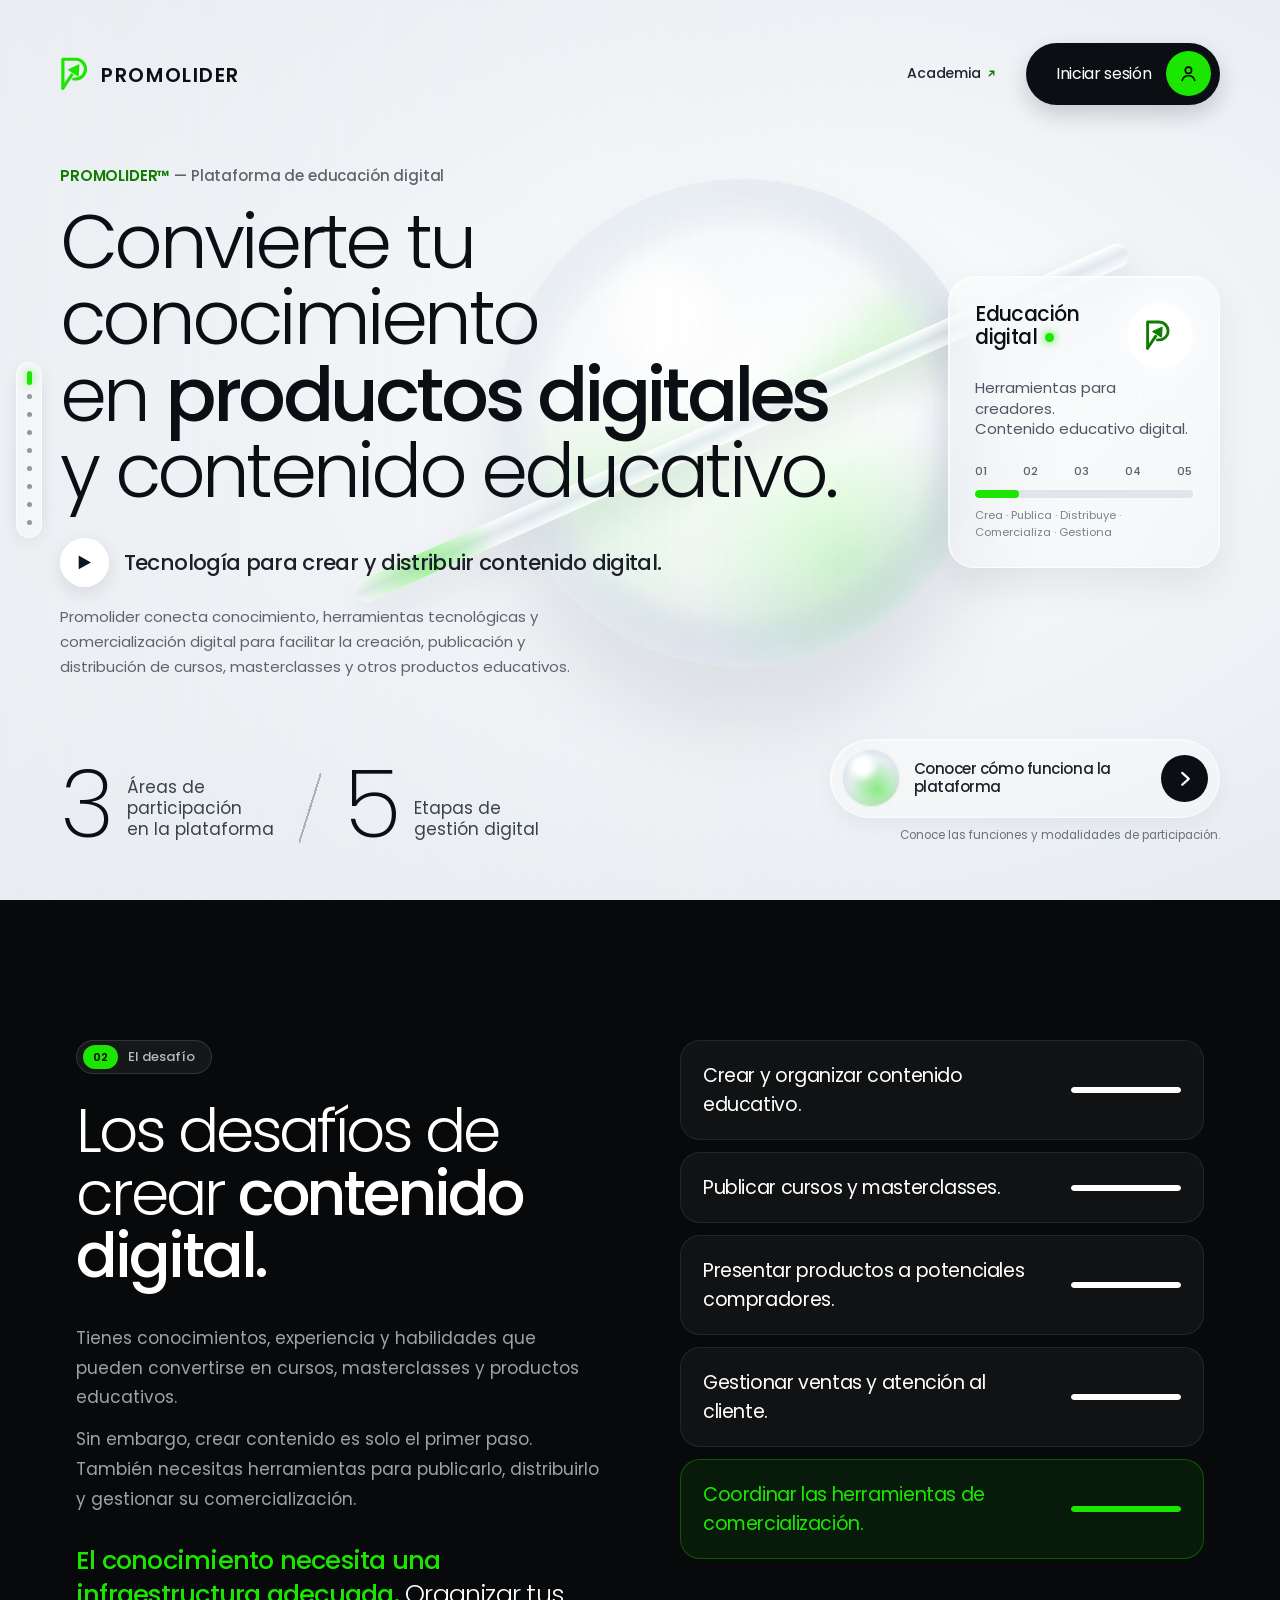
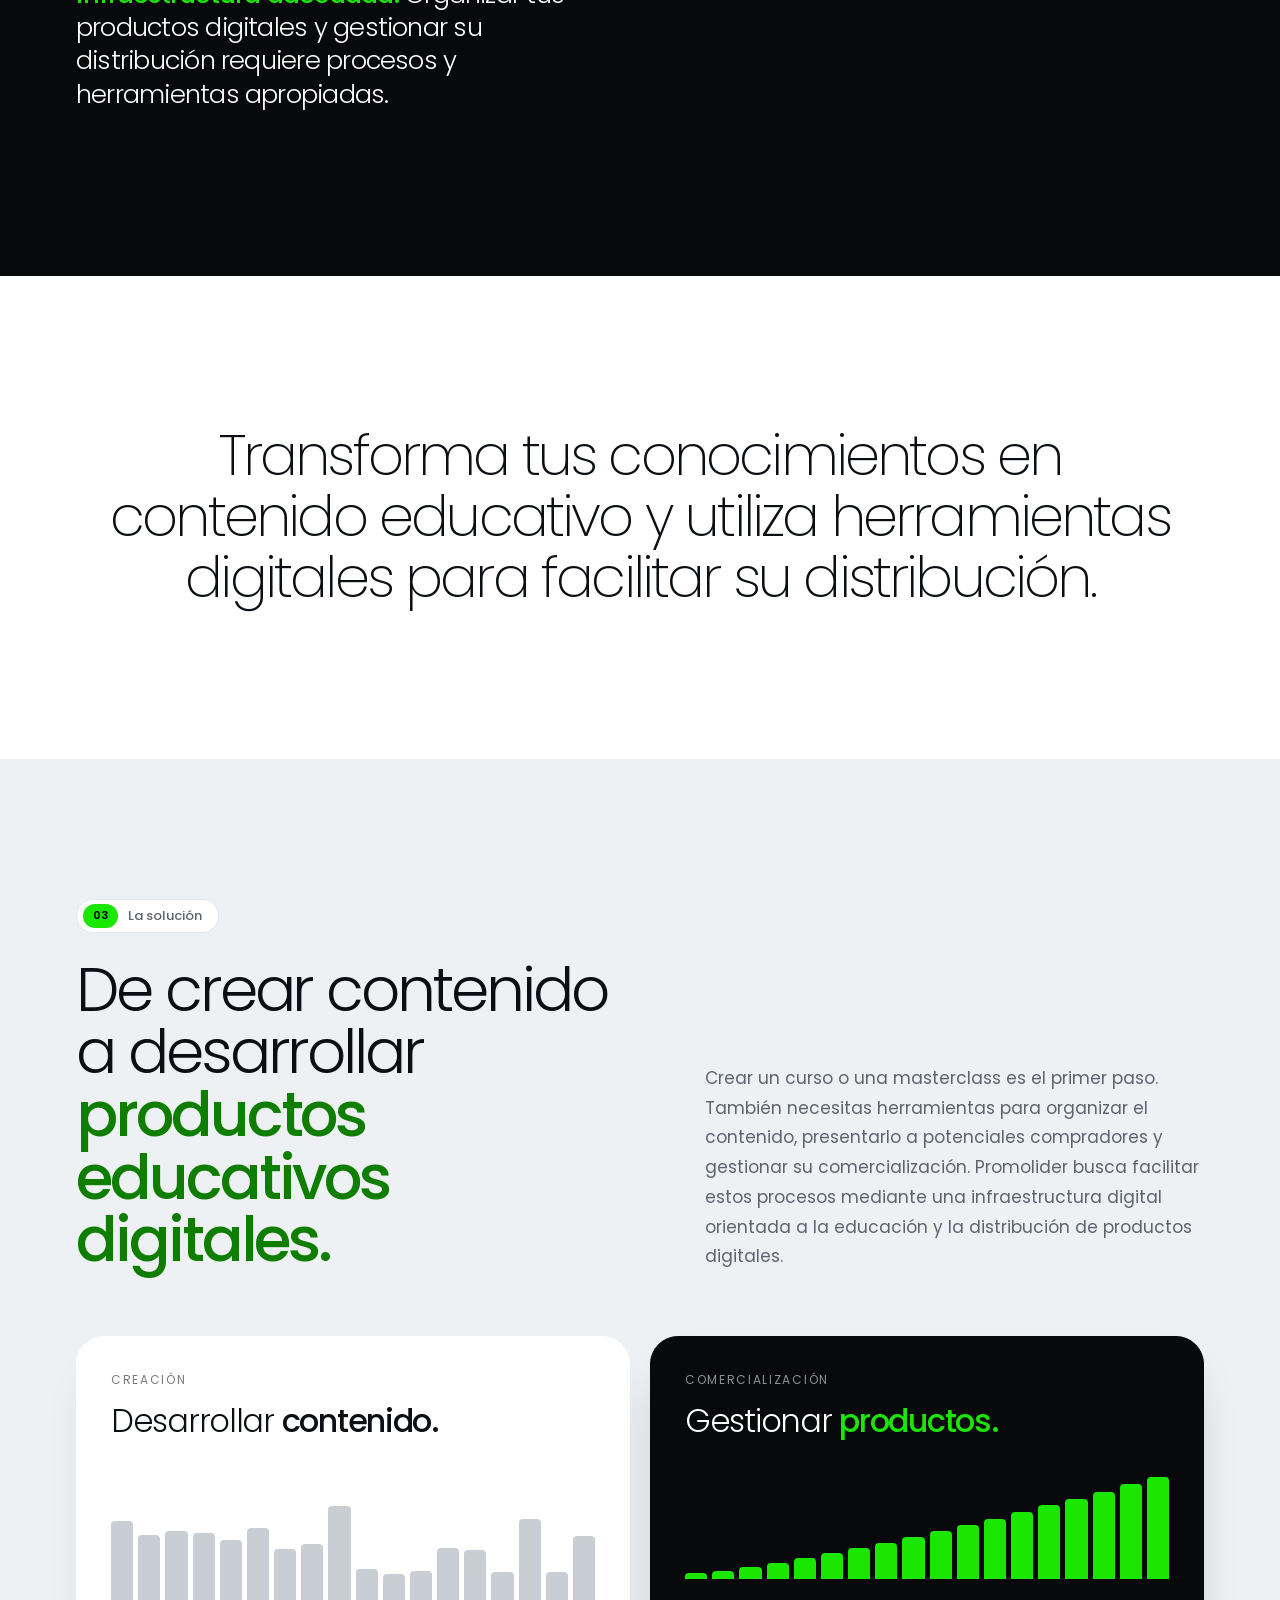
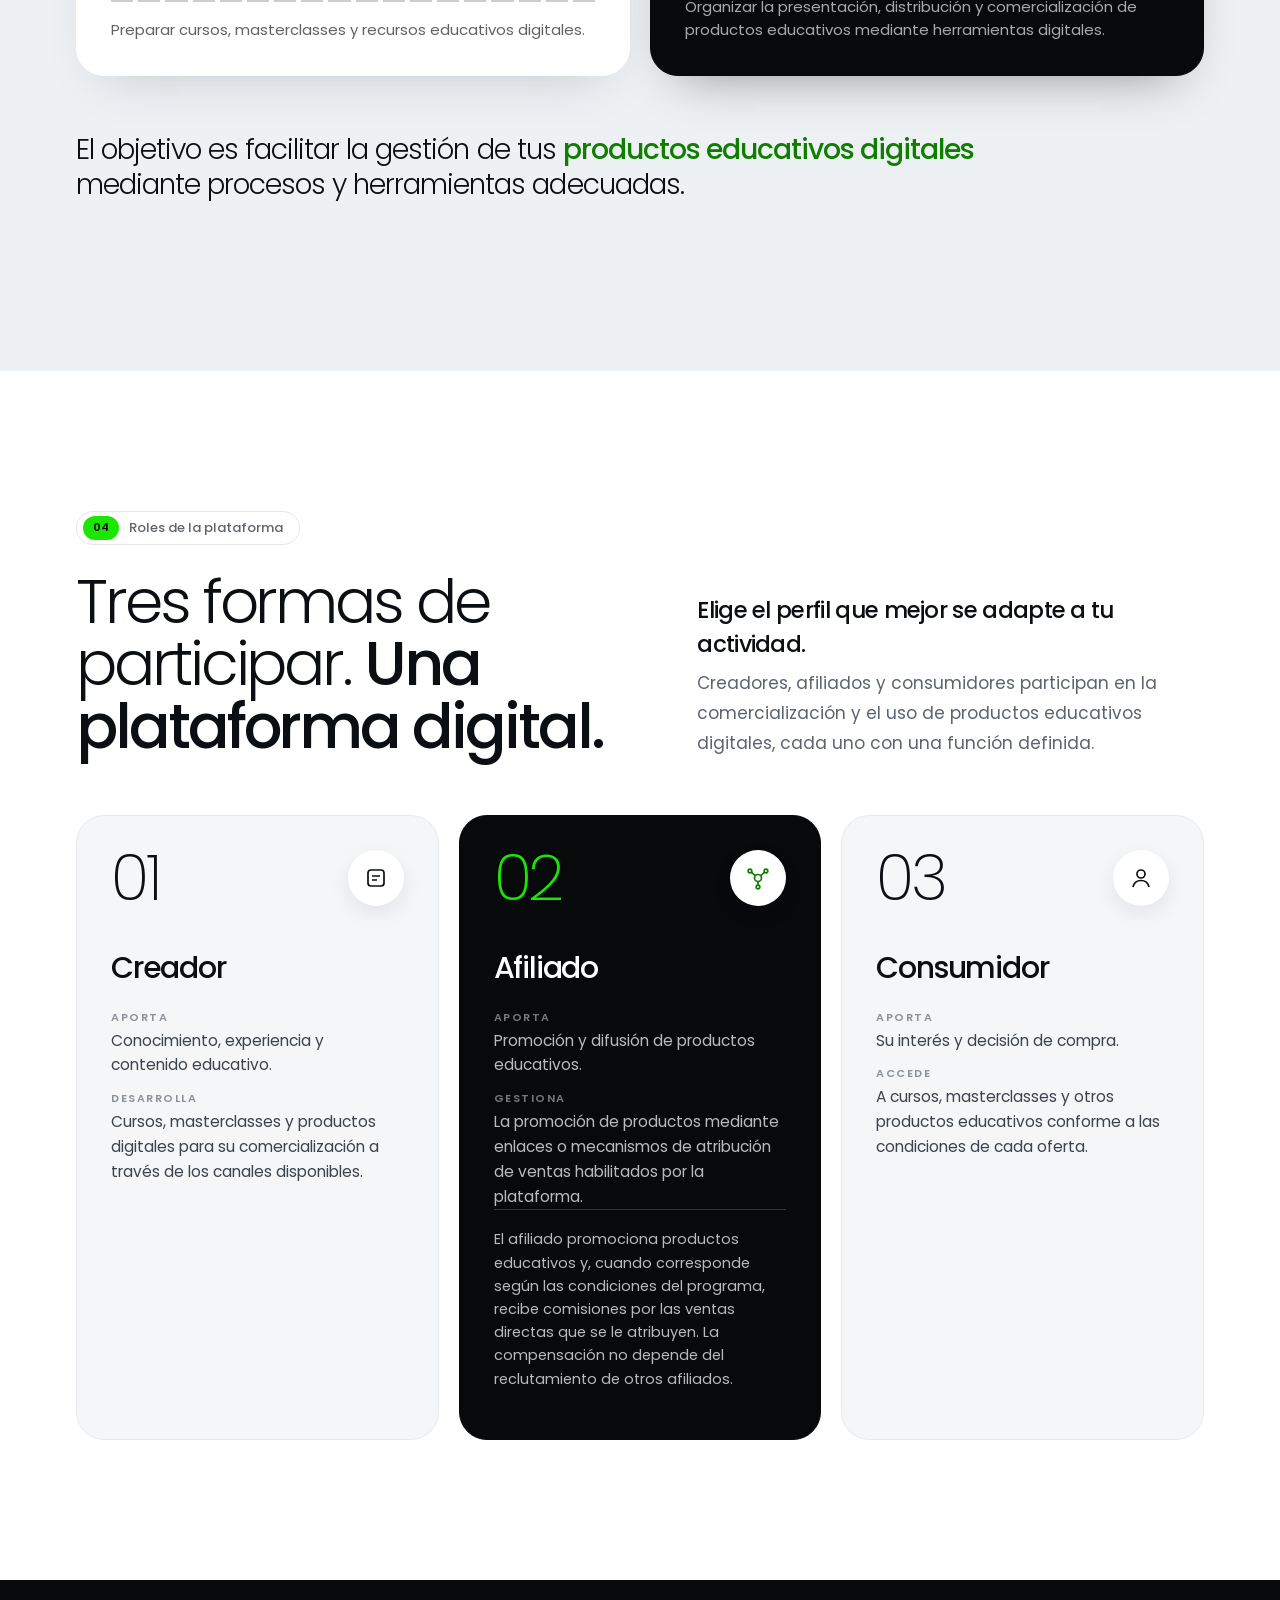
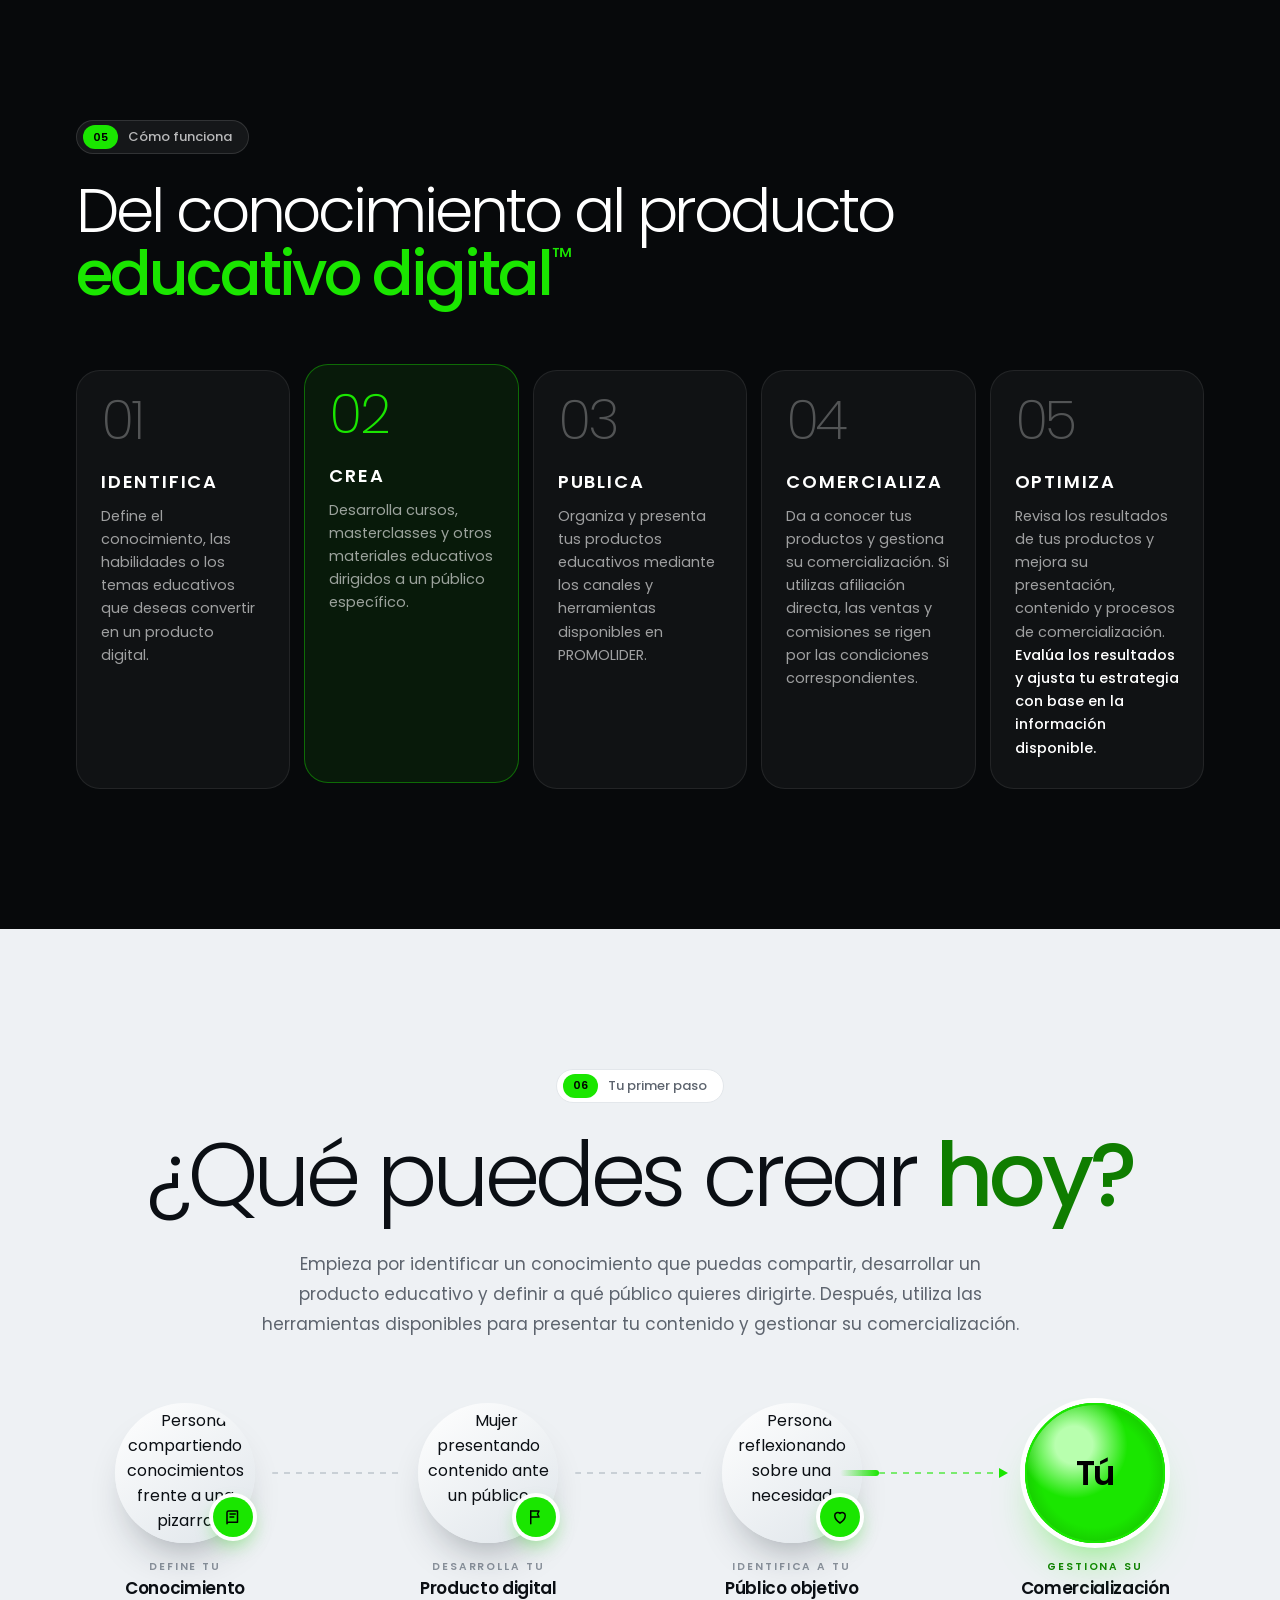
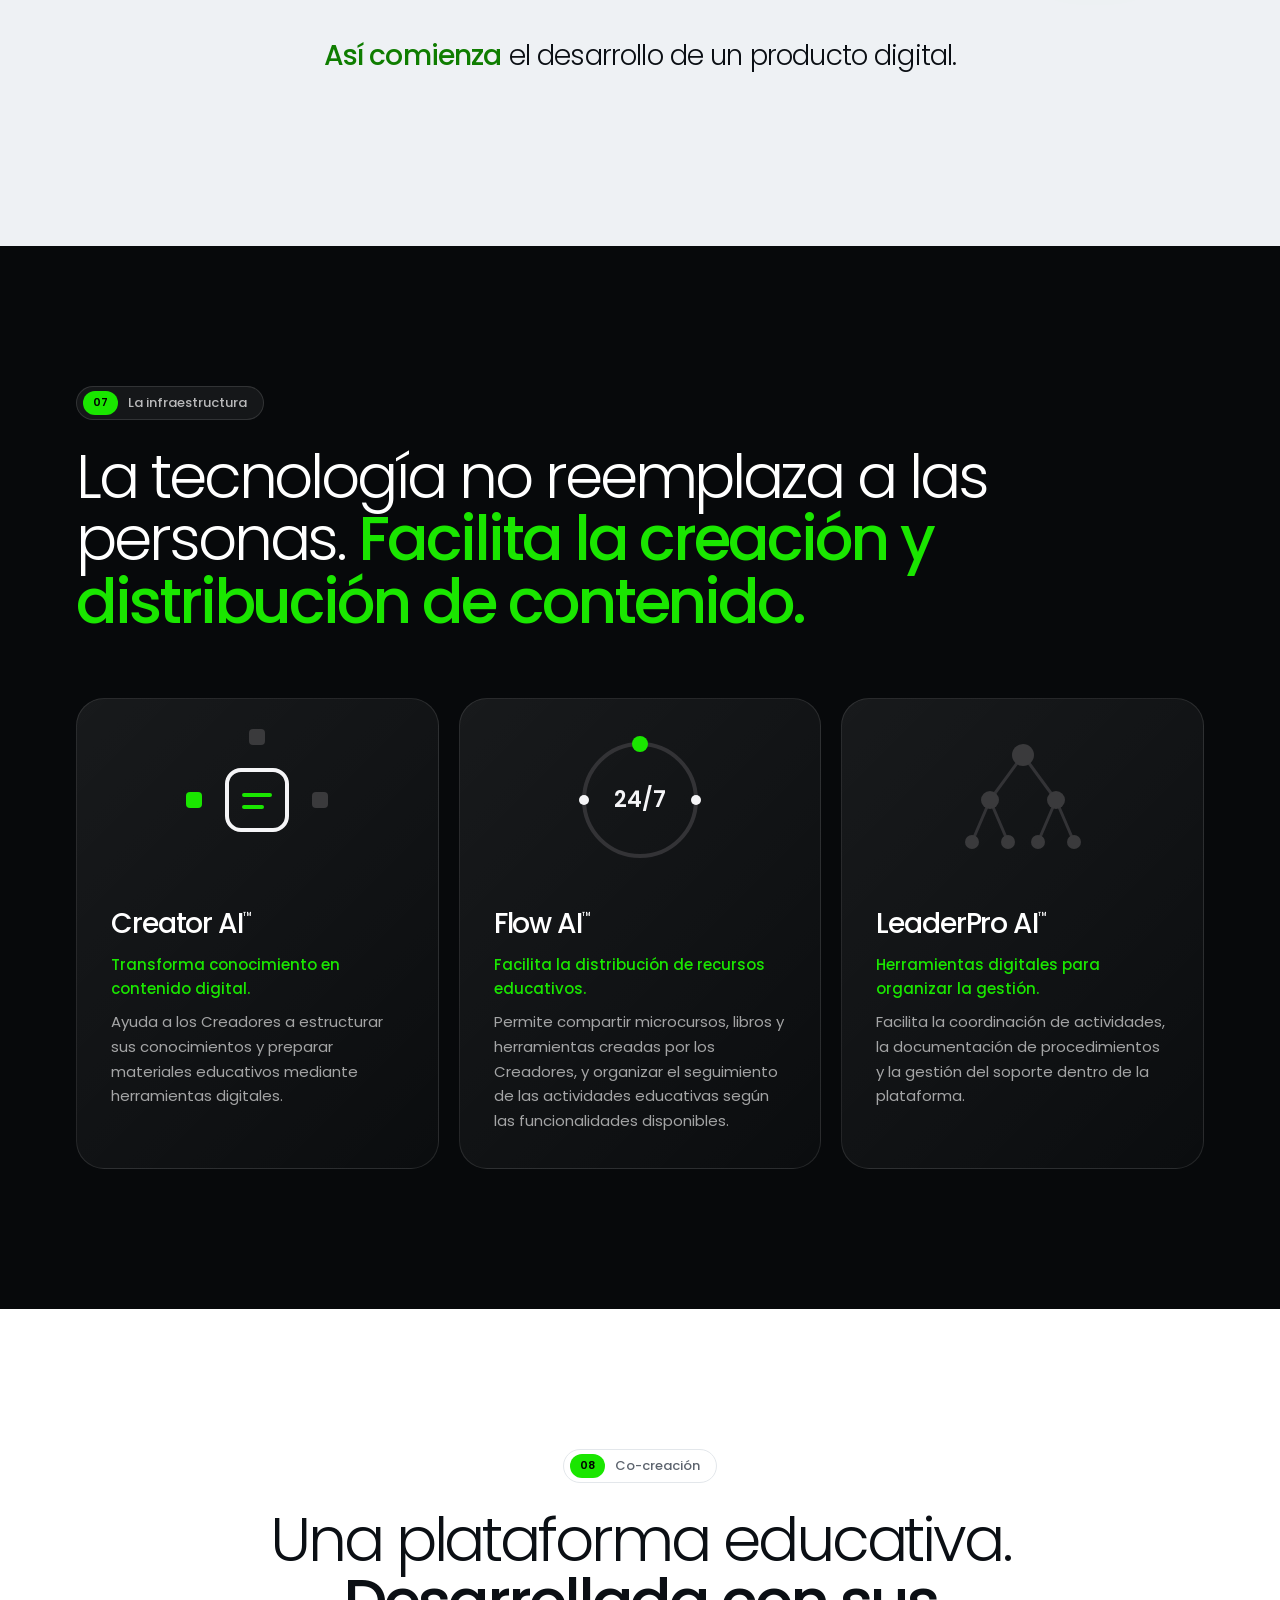
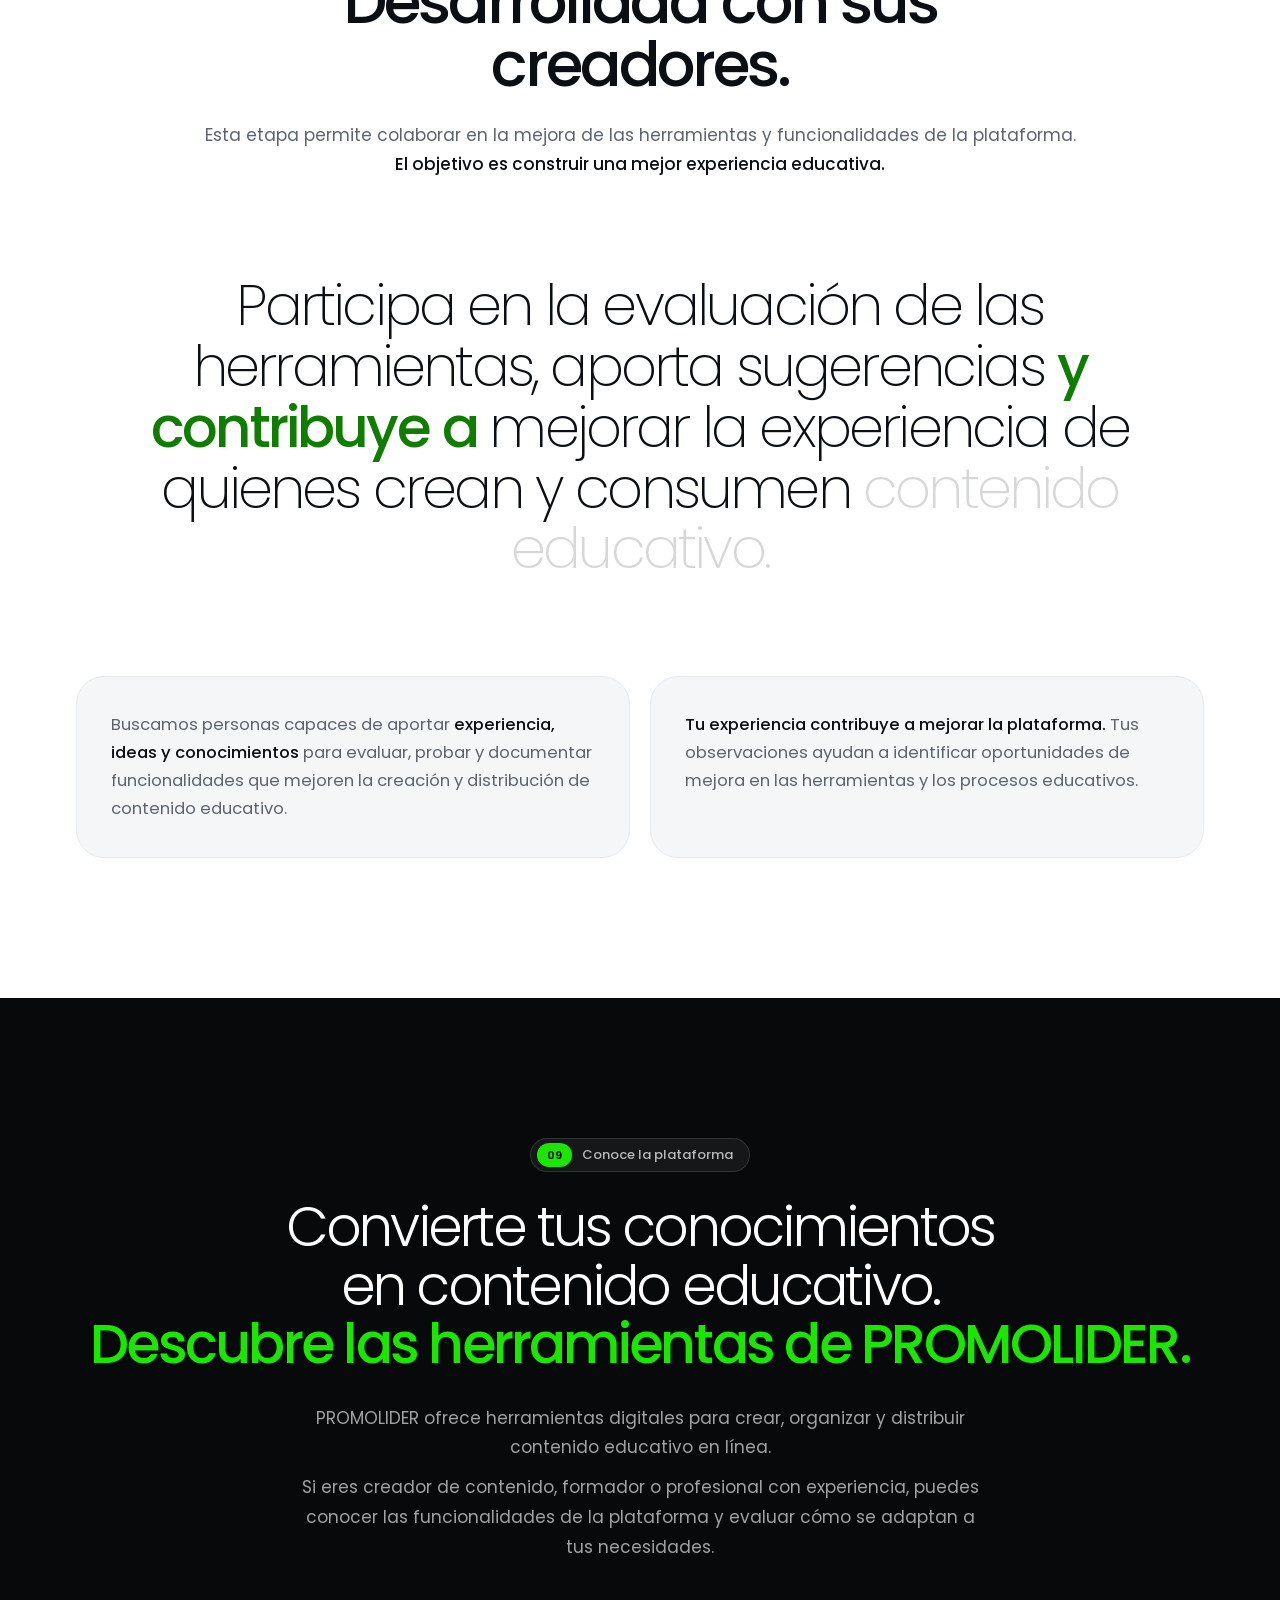
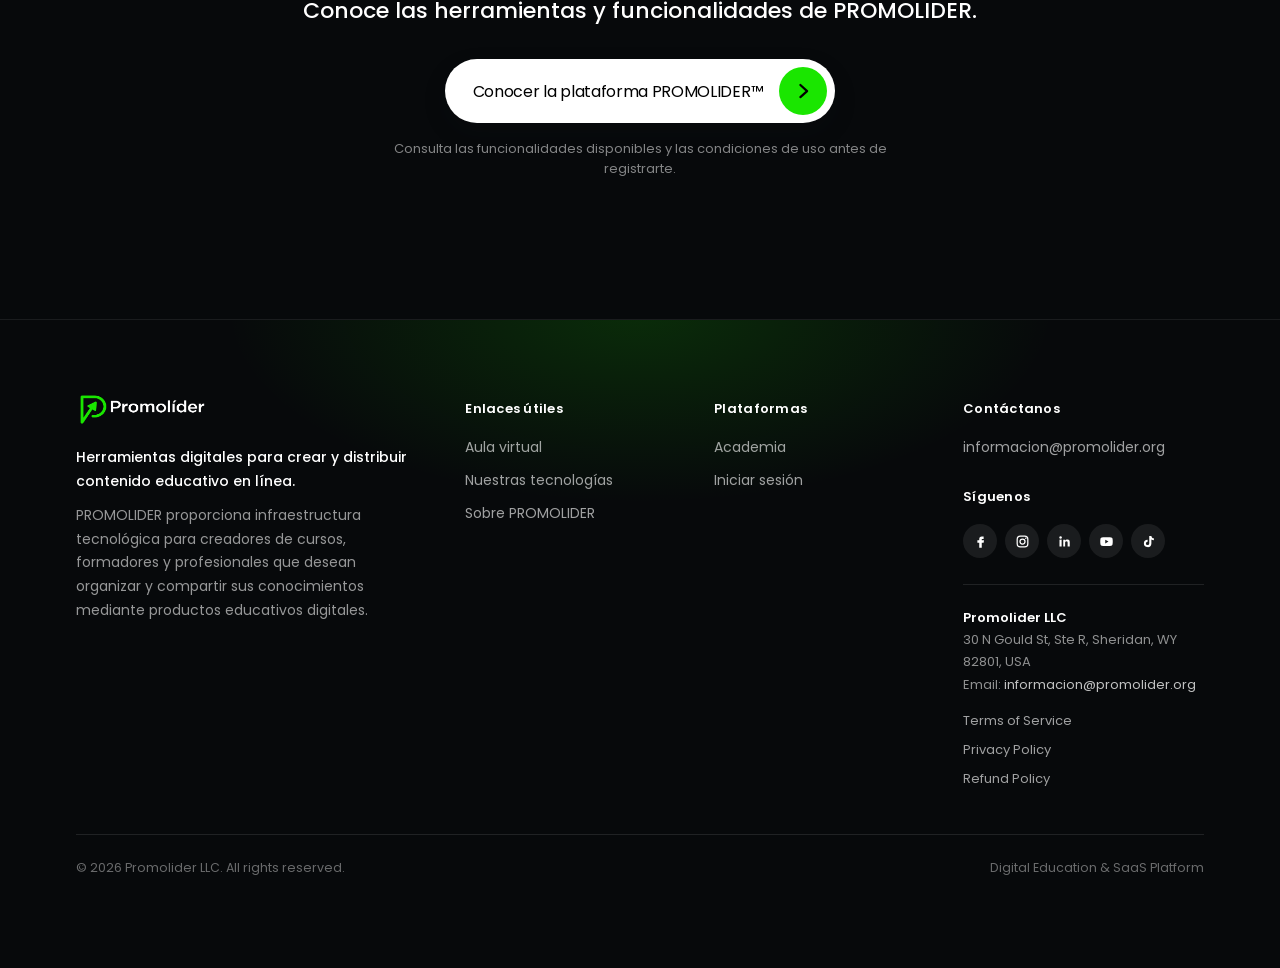
==== commit 1522bec9: "CI/CD + Ajustes en lading" ====
--- a/index.html
+++ b/index.html
@@ -8,6 +8,7 @@
   <title>PROMOLIDER™</title>
   <meta name="description"
     content="PROMOLIDER™ — Plataforma de educación digital. Herramientas para crear, publicar y distribuir contenido educativo.">
+  <link rel="icon" type="image/x-icon" href="assets/favicon.ico">
   <link rel="preconnect" href="https://fonts.googleapis.com">
   <link rel="preconnect" href="https://fonts.gstatic.com" crossorigin>
   <link href="https://fonts.googleapis.com/css2?family=Poppins:wght@200;300;400;500;600&display=swap" rel="stylesheet">
@@ -2641,8 +2642,7 @@
           funcionalidades de la plataforma y evaluar cómo se adaptan a tus necesidades.</p>
         <p class="opens fade">Conoce las herramientas y funcionalidades de PROMOLIDER.</p>
         <div class="fade">
-          <!-- CTA sin destino por ahora -->
-          <a class="cta js-cta" href="#">Conocer la plataforma PROMOLIDER™<span class="knob"><svg>
+          <a class="cta js-cta" href="https://crm.promolider.org/" target="_blank" rel="noopener">Conocer la plataforma PROMOLIDER™<span class="knob"><svg>
                 <use href="#chev" />
               </svg></span></a>
           <p class="micro">Consulta las funcionalidades disponibles y las condiciones de uso antes de registrarte.</p>
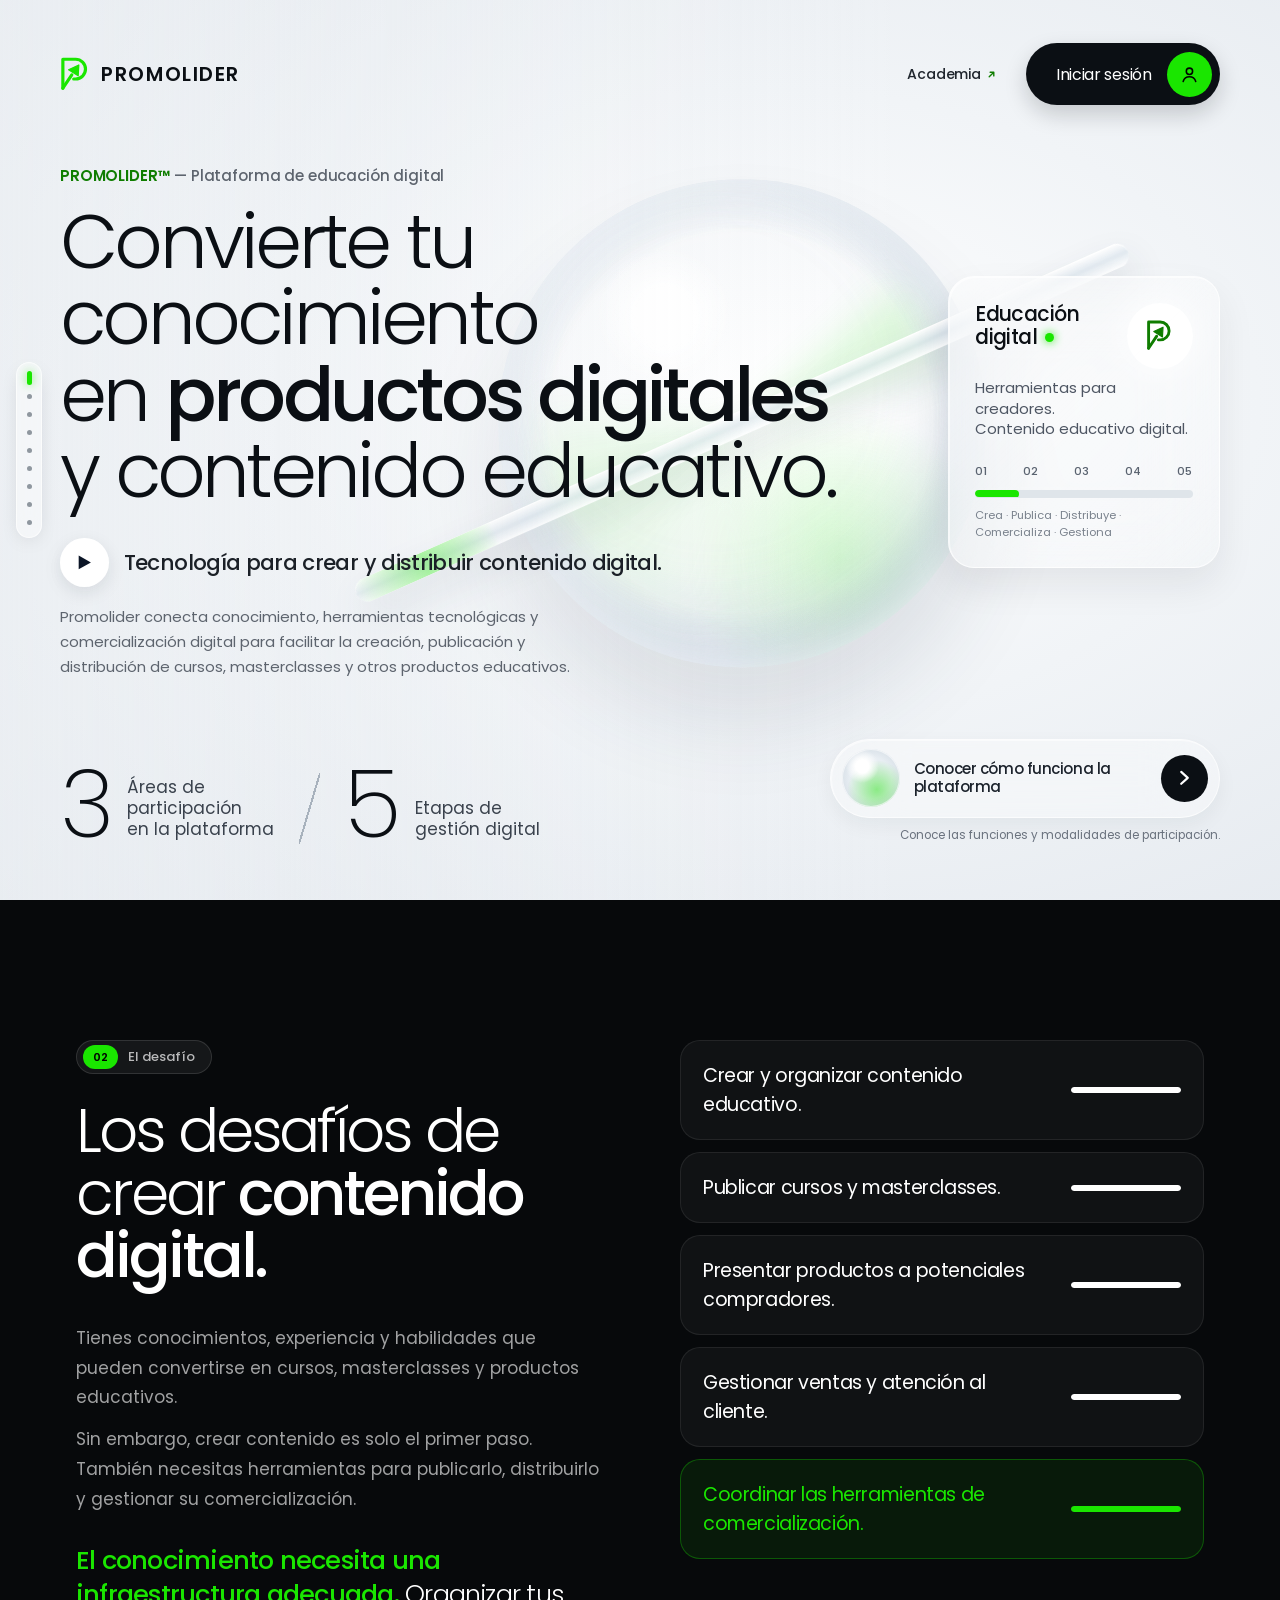
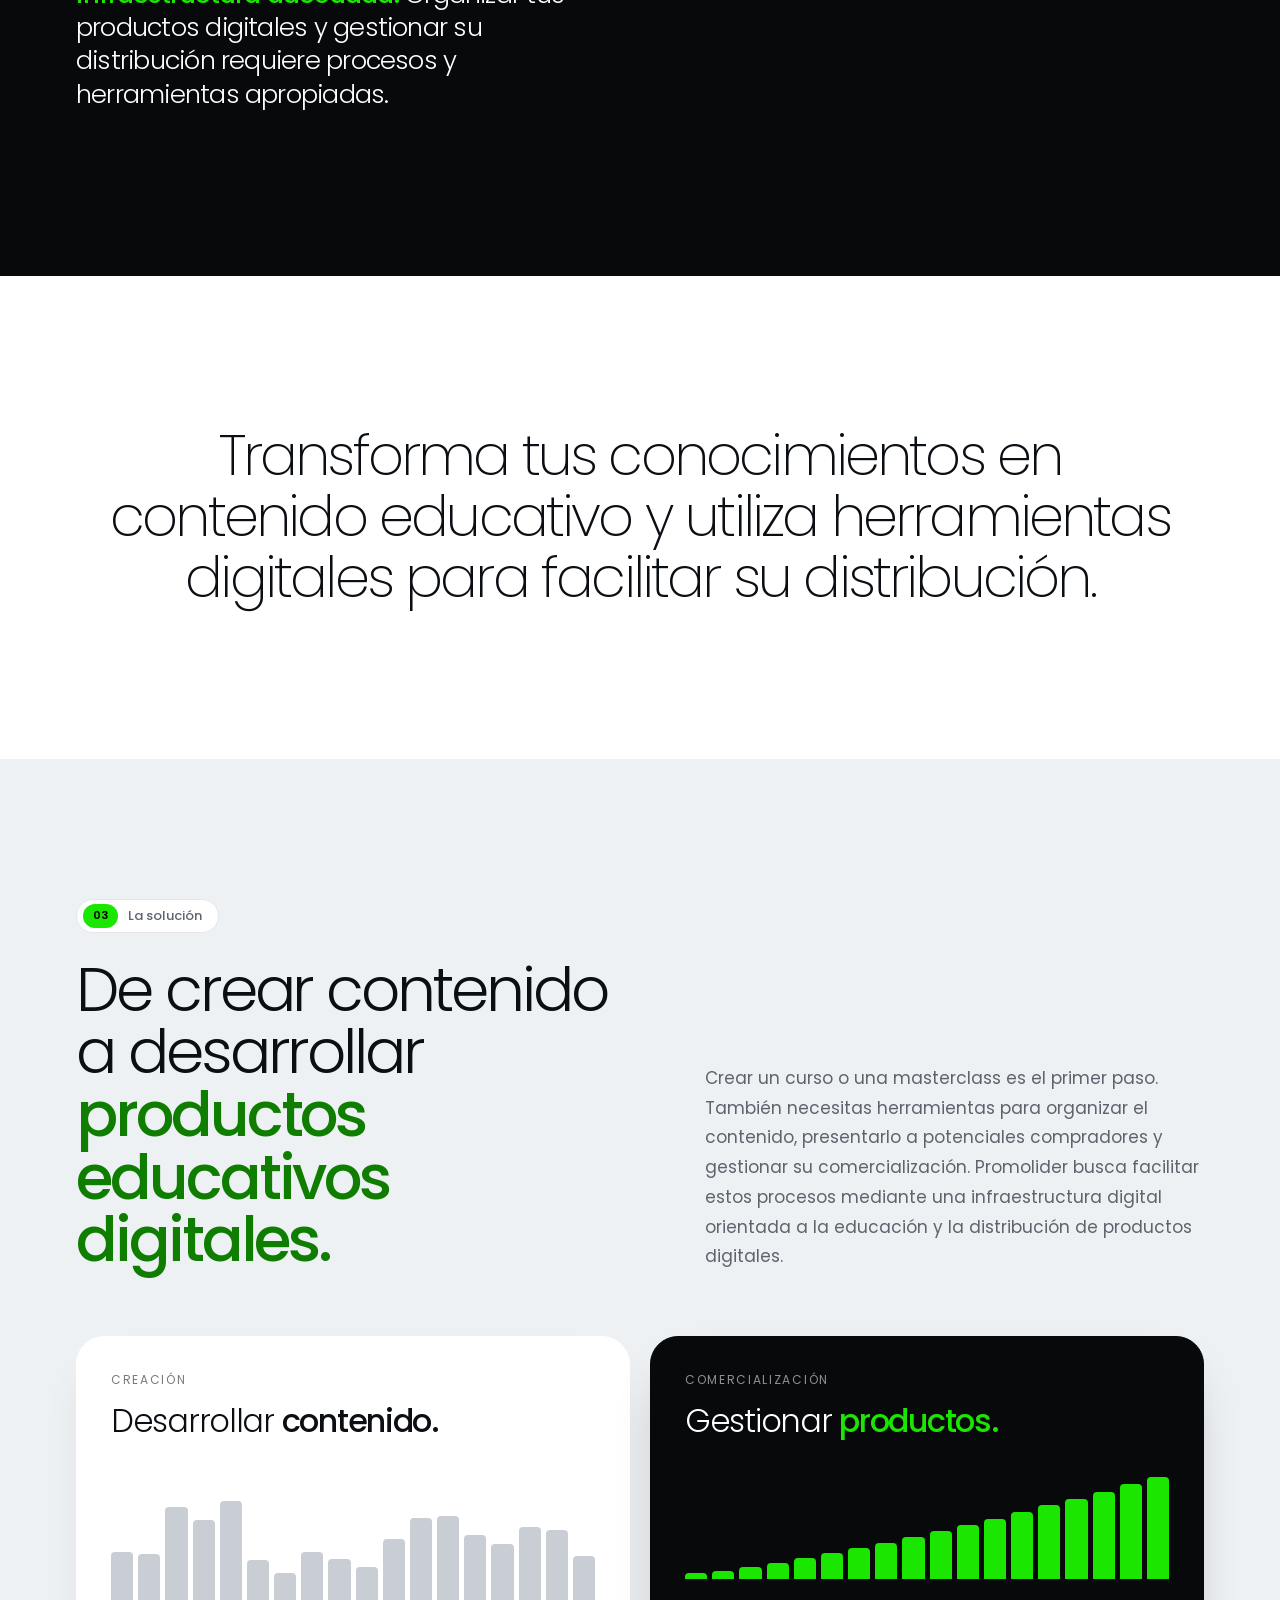
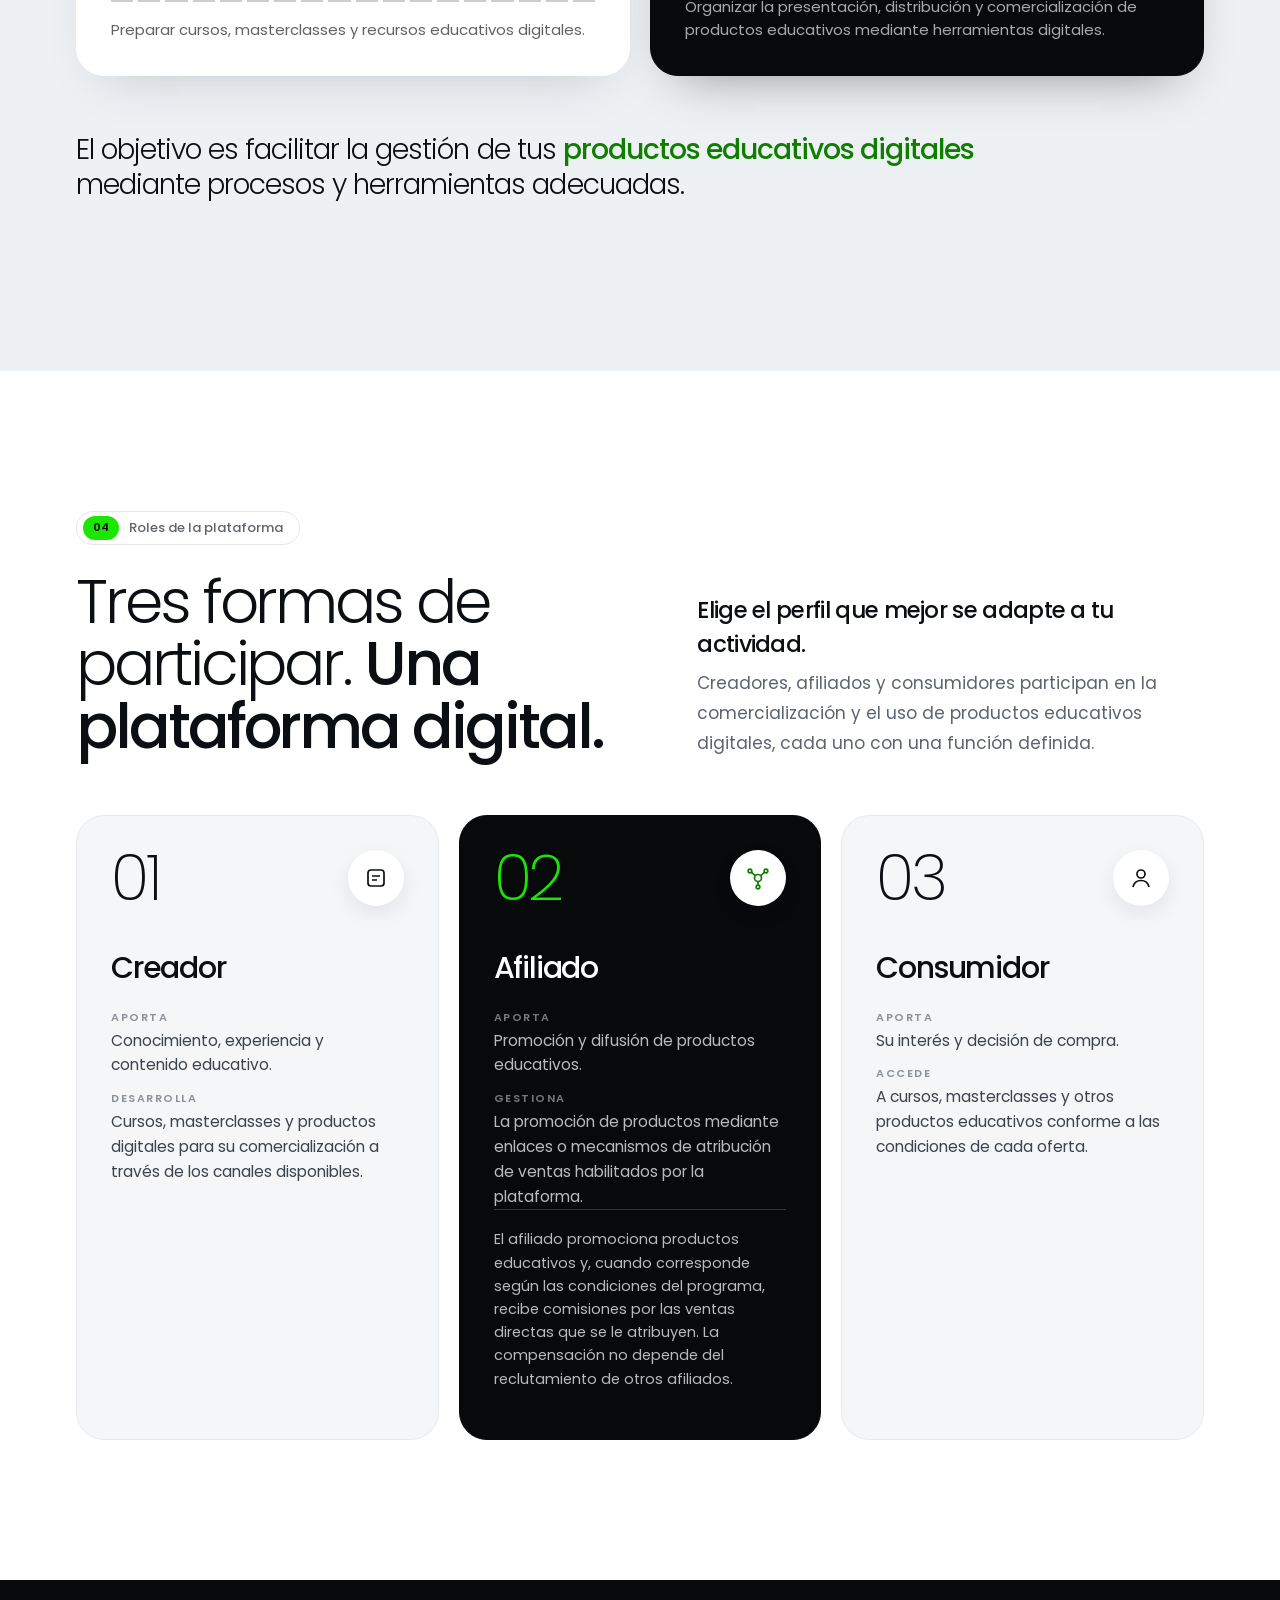
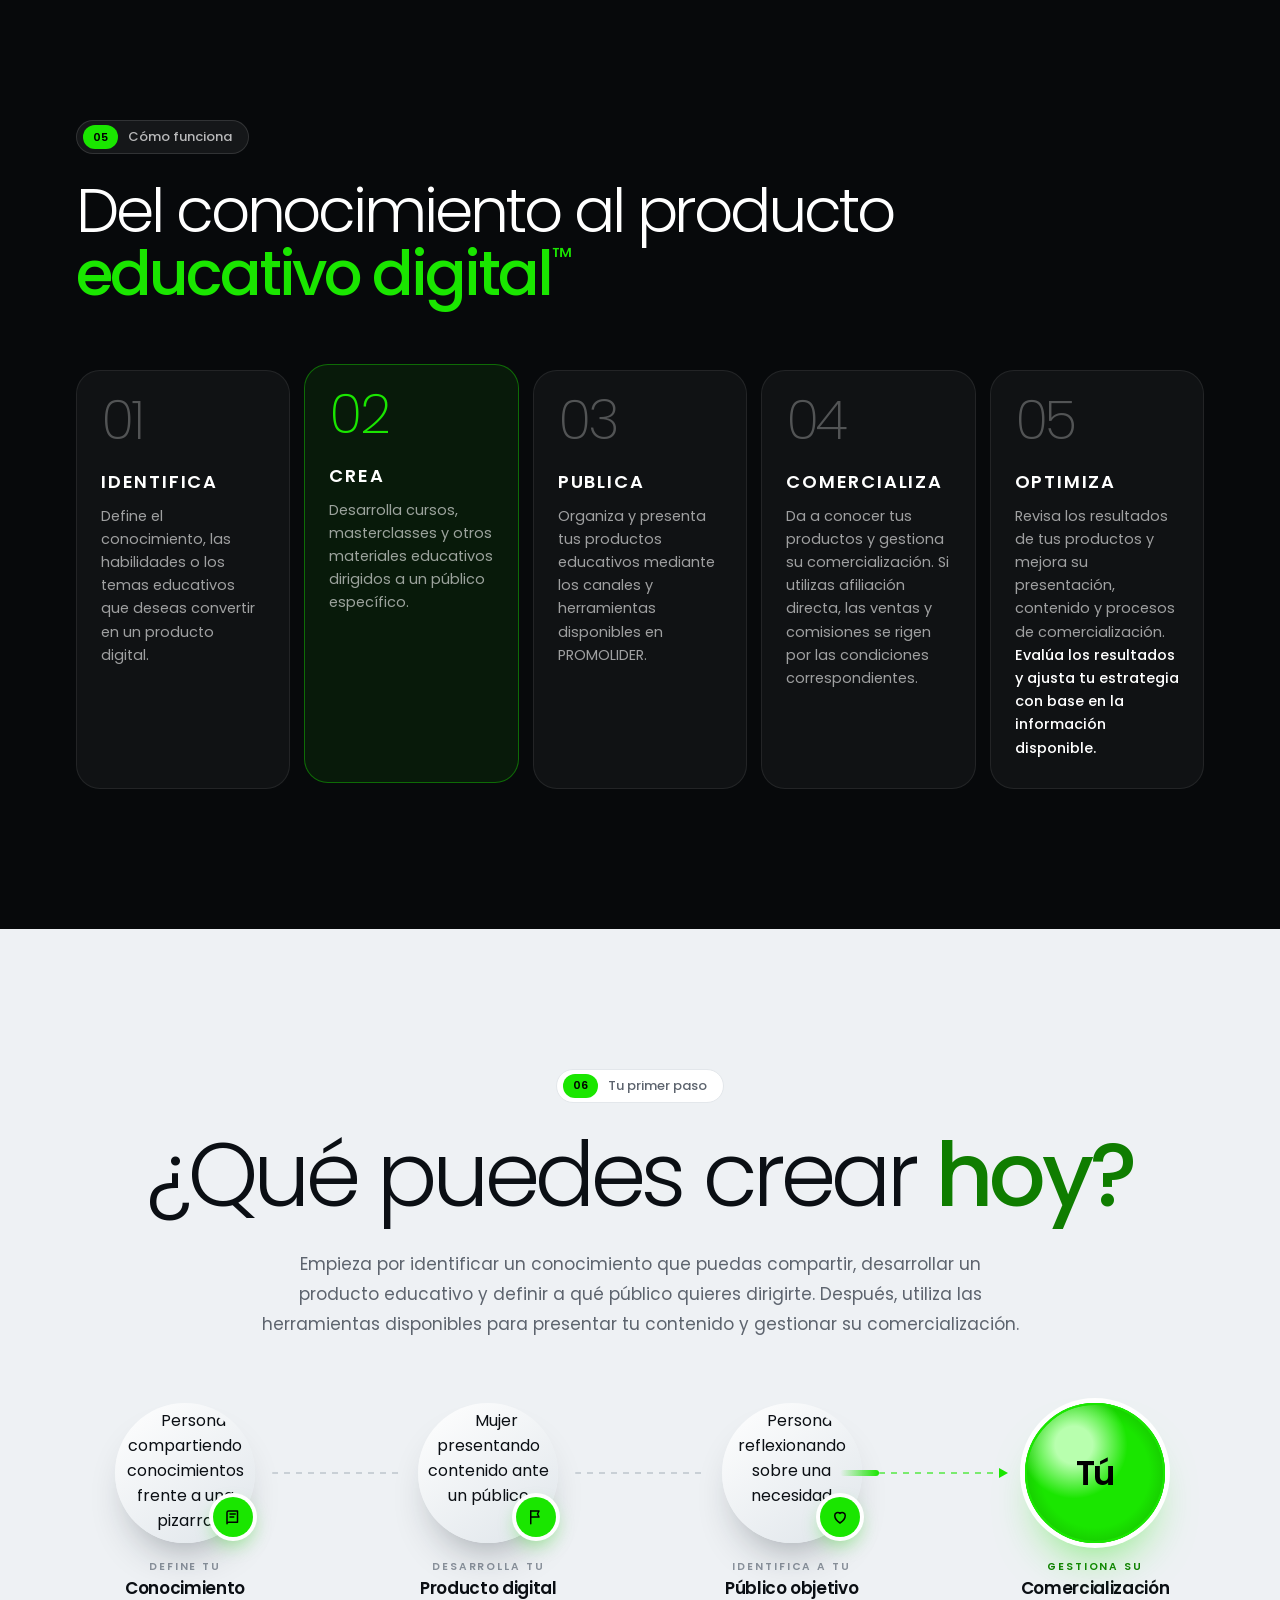
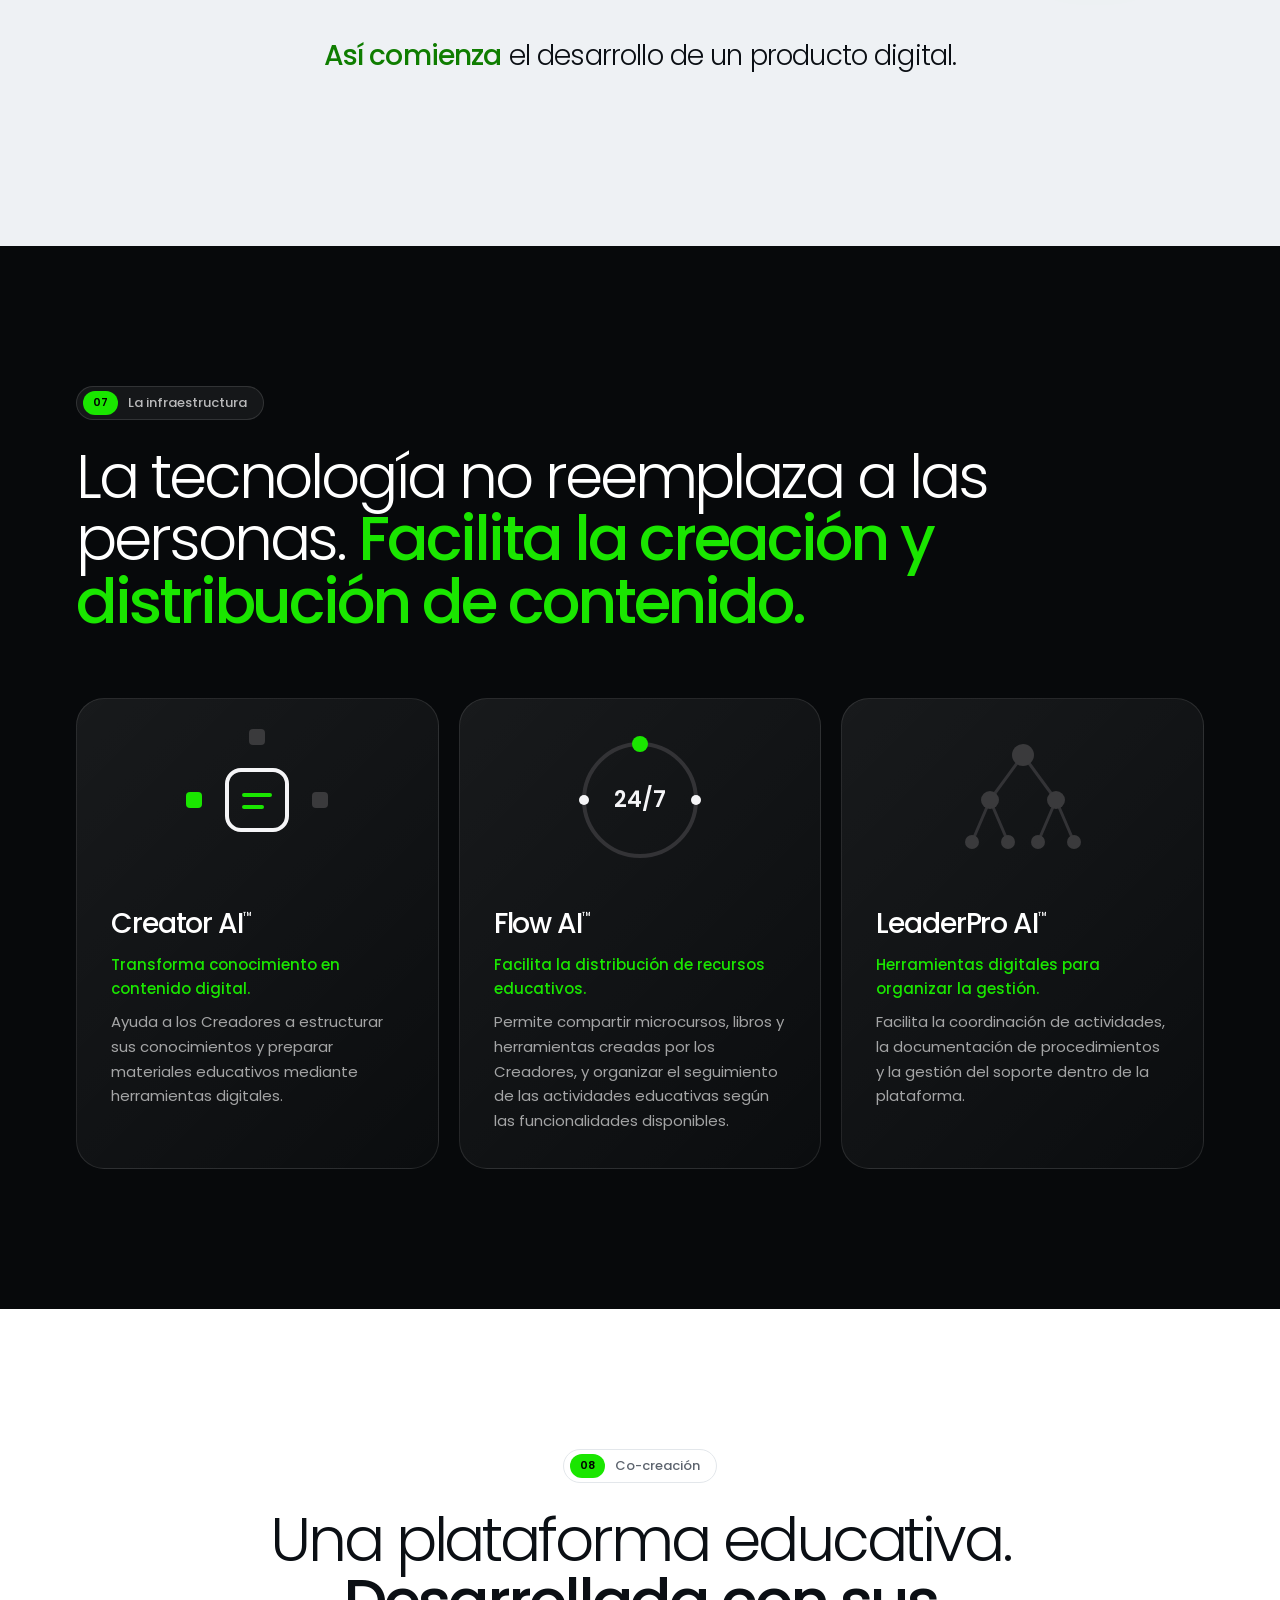
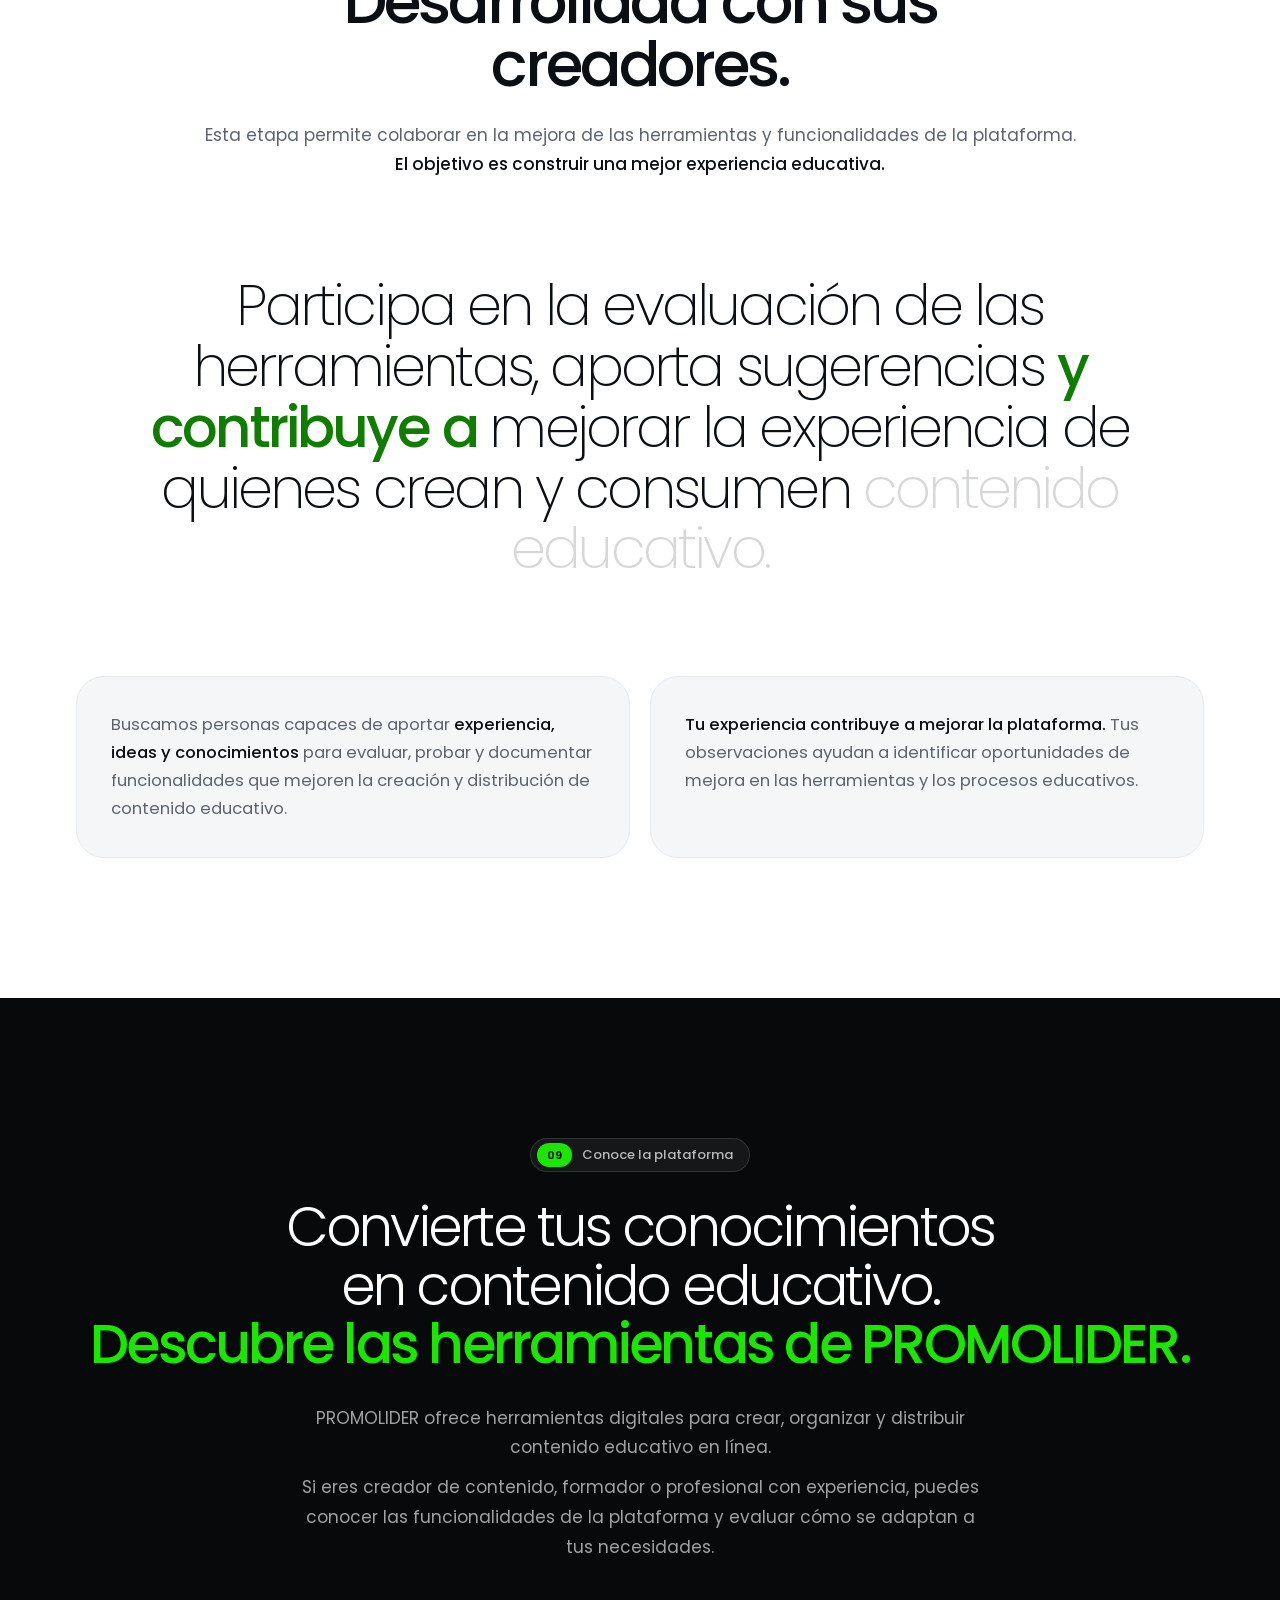
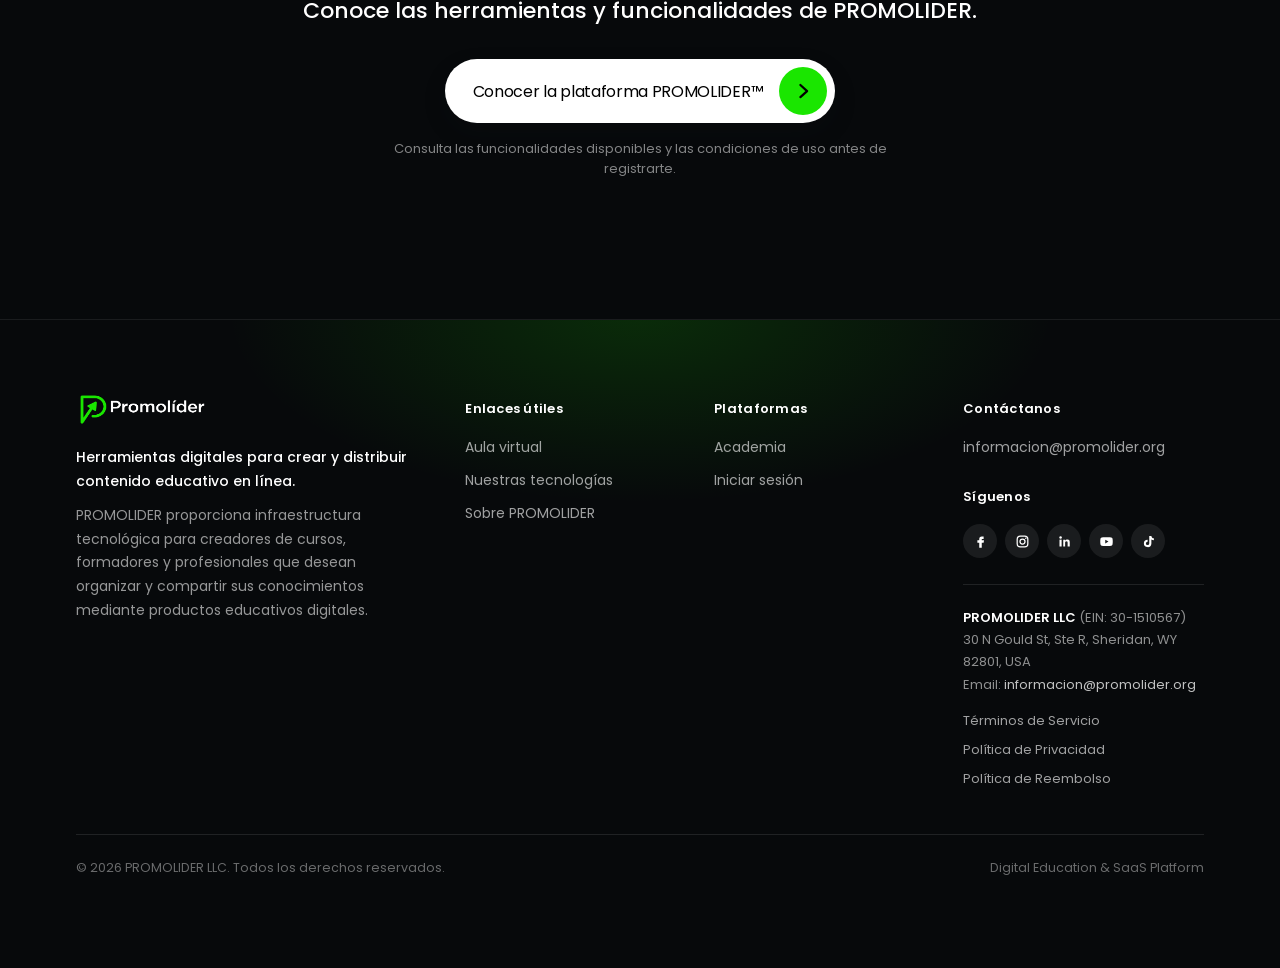
==== commit b68a6b4a: "Actualizar información legal (EIN: 30-1510567), soporte bilingüe y pie de página" ====
--- a/index.html
+++ b/index.html
@@ -2713,17 +2713,17 @@
               </svg></a>
           </div>
           <div class="flegal">
-            <p><b>Promolider LLC</b><br>30 N Gould St, Ste R, Sheridan, WY 82801, USA<br>Email: <a
+            <p><b>PROMOLIDER LLC</b> (EIN: 30-1510567)<br>30 N Gould St, Ste R, Sheridan, WY 82801, USA<br>Email: <a
                 href="mailto:informacion@promolider.org">informacion@promolider.org</a></p>
             <ul class="flinks">
-              <li><a href="terms.html">Terms of Service</a></li>
-              <li><a href="privacy.html">Privacy Policy</a></li>
-              <li><a href="refunds.html">Refund Policy</a></li>
+              <li><a href="terms.html">Términos de Servicio</a></li>
+              <li><a href="privacy.html">Política de Privacidad</a></li>
+              <li><a href="refunds.html">Política de Reembolso</a></li>
             </ul>
           </div>
         </div>
       </div>
-      <div class="fbottom"><span>© <span id="year"></span> Promolider LLC. All rights reserved.</span><span>Digital
+      <div class="fbottom"><span>© <span id="year"></span> PROMOLIDER LLC. Todos los derechos reservados.</span><span>Digital
           Education &amp; SaaS Platform</span></div>
     </div>
   </footer>
